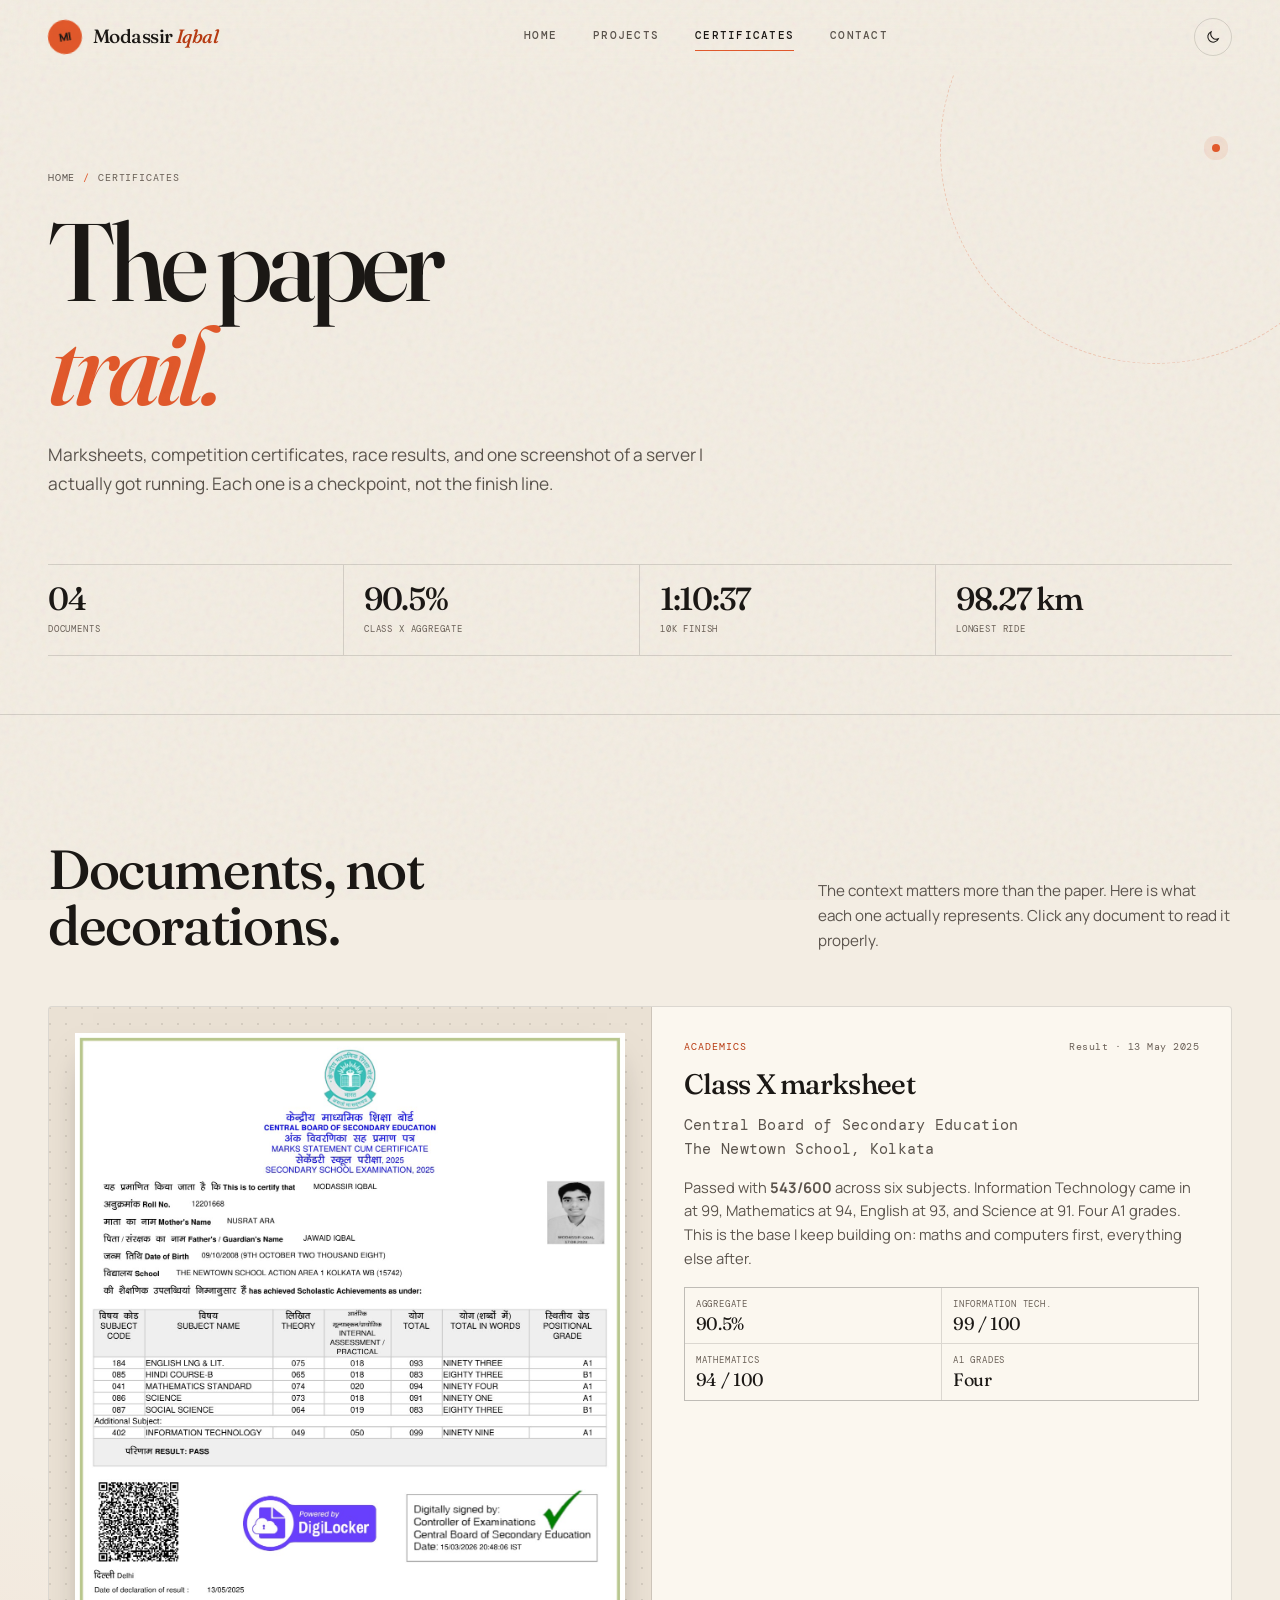
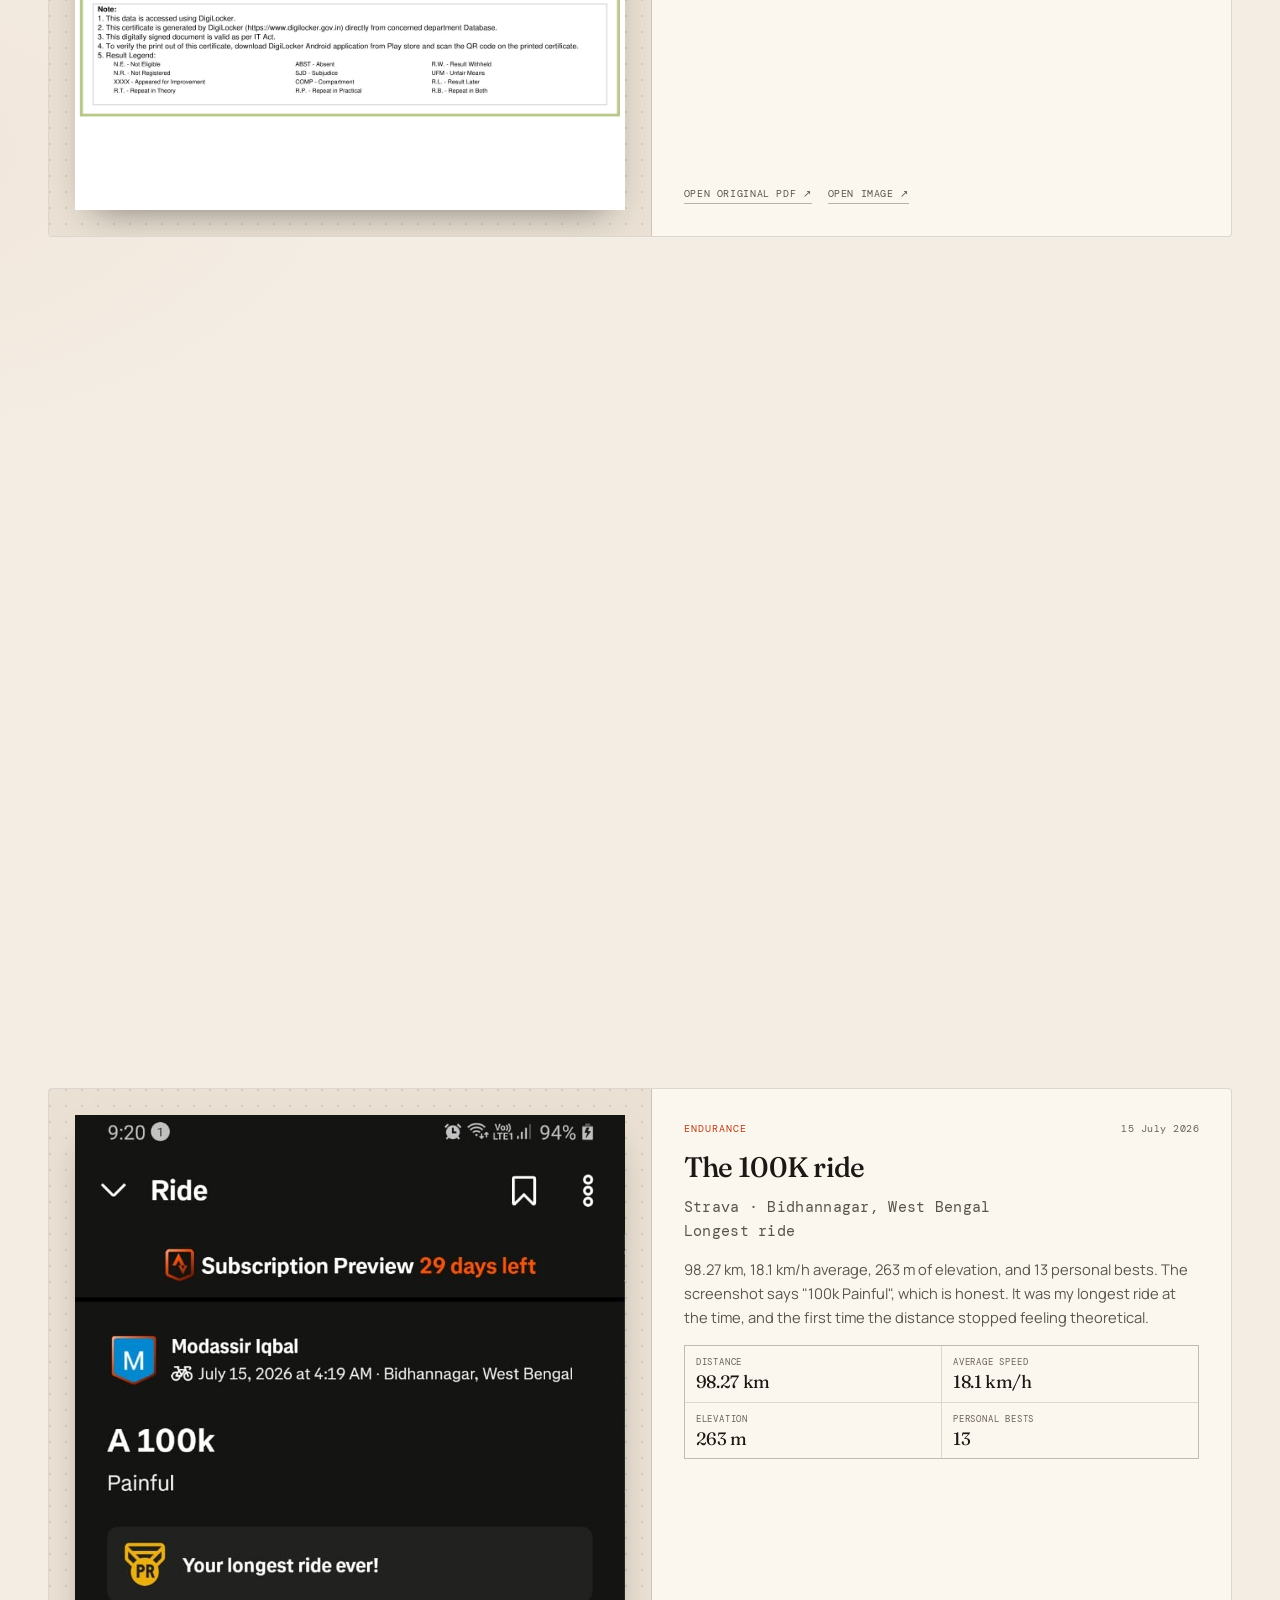
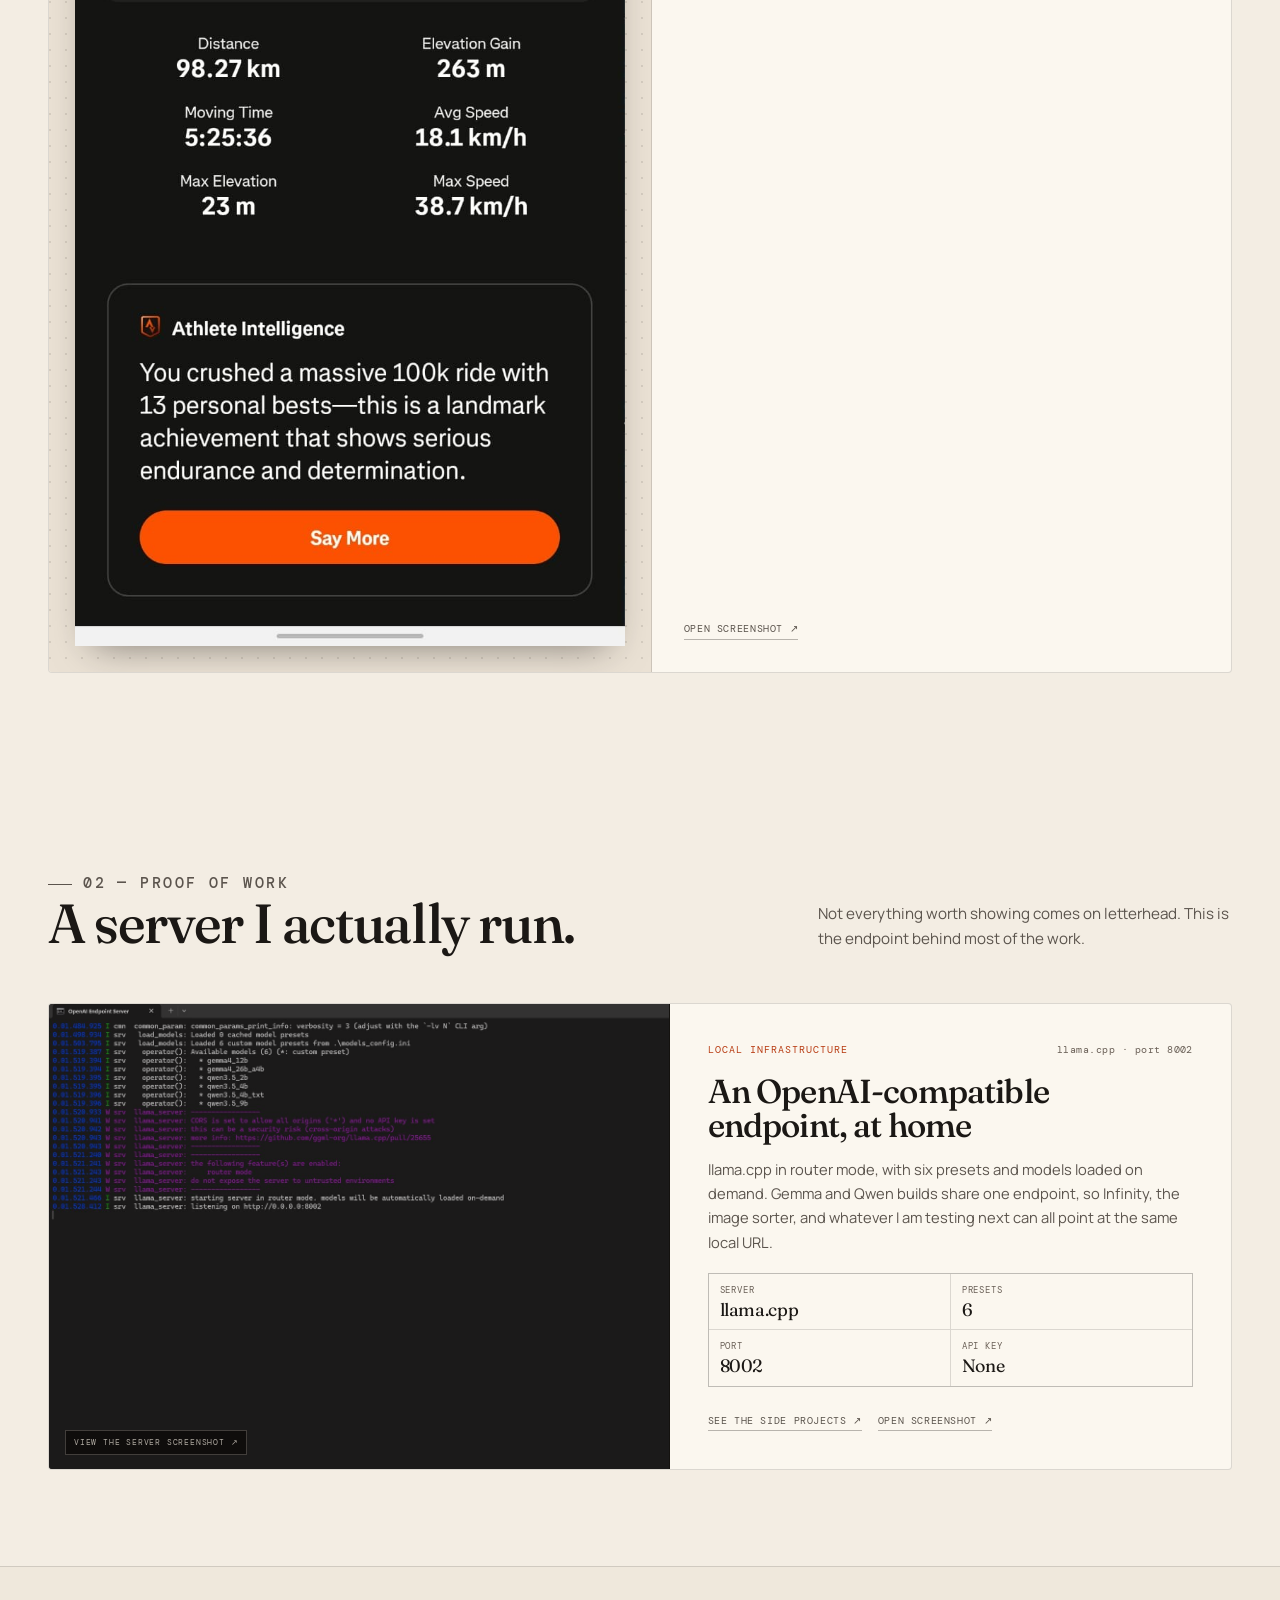
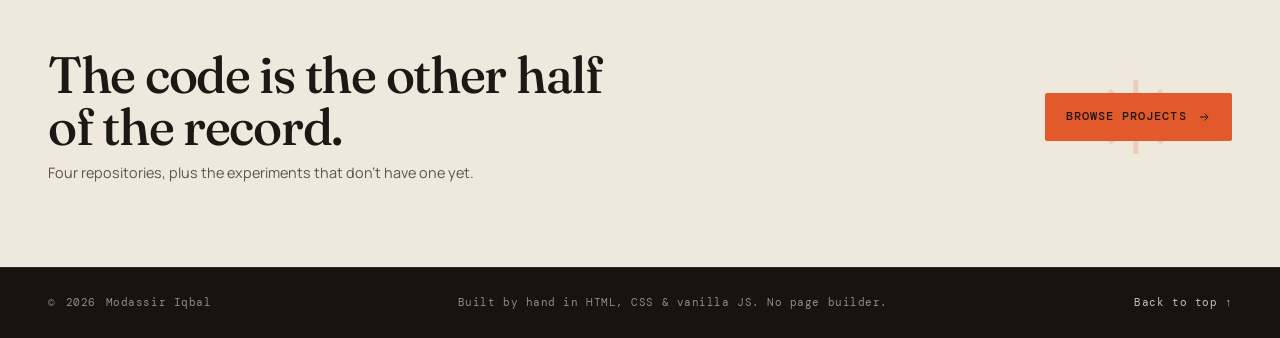
==== certificates.html @ 5a9b0fd5 "Add files via upload" ====
<!DOCTYPE html>
<html lang="en">
<head>
  <meta charset="utf-8">
  <meta name="viewport" content="width=device-width, initial-scale=1">
  <title>Certificates &amp; milestones — Modassir Iqbal</title>
  <meta name="description" content="CBSE Class X marksheet, YuvaKarshan certificate of merit, Kolkata Full Marathon 10K result, a 100K cycling milestone, and proof of work from Modassir Iqbal.">
  <meta name="theme-color" content="#f3ede3">
  <link rel="icon" href="assets/img/favicon.svg" type="image/svg+xml">
  <link rel="preconnect" href="https://fonts.googleapis.com">
  <link rel="preconnect" href="https://fonts.gstatic.com" crossorigin>
  <link href="https://fonts.googleapis.com/css2?family=Caveat:wght@500;600&amp;family=DM+Mono:wght@400;500&amp;family=Fraunces:ital,opsz,wght@0,9..144,300..900;1,9..144,300..900&amp;family=Manrope:wght@400;500;600;700&amp;display=swap" rel="stylesheet">
  <link rel="stylesheet" href="assets/css/style.css">
  <link rel="stylesheet" href="assets/css/components.css">
  <link rel="stylesheet" href="assets/css/pages.css">
  <script>
    (function () {
      try {
        var theme = localStorage.getItem("mi-theme");
        if (theme === "dark") document.documentElement.dataset.theme = "dark";
      } catch (error) {}
      document.documentElement.classList.add("js");
    })();
  </script>
</head>
<body>
  <a class="skip-link" href="#main">Skip to content</a>
  <div class="progress" aria-hidden="true"><span></span></div>

  <header class="site-header" data-header>
    <div class="wrap header-inner">
      <a class="brand" href="index.html" aria-label="MI Modassir Iqbal — home">
        <span class="brand-mark" aria-hidden="true">MI</span>
        <span class="brand-text">Modassir <em>Iqbal</em></span>
      </a>
      <nav class="nav" id="nav" aria-label="Primary">
        <a href="index.html">Home</a>
        <a href="projects.html">Projects</a>
        <a href="certificates.html" aria-current="page">Certificates</a>
        <a href="index.html#contact">Contact</a>
      </nav>
      <div class="header-tools">
        <button class="theme-toggle" type="button" data-theme-toggle aria-label="Switch to dark theme">
          <svg class="icon-moon" viewBox="0 0 24 24" fill="none" stroke="currentColor" stroke-width="1.6" aria-hidden="true"><path d="M20 14.7A8.2 8.2 0 0 1 9.3 4a8.2 8.2 0 1 0 10.7 10.7Z"/></svg>
          <svg class="icon-sun" viewBox="0 0 24 24" fill="none" stroke="currentColor" stroke-width="1.6" aria-hidden="true"><circle cx="12" cy="12" r="4"/><path d="M12 2v2M12 20v2M4.9 4.9l1.4 1.4M17.7 17.7l1.4 1.4M2 12h2M20 12h2M4.9 19.1l1.4-1.4M17.7 6.3l1.4-1.4"/></svg>
        </button>
        <button class="menu-toggle" type="button" data-menu-toggle aria-label="Open menu" aria-expanded="false" aria-controls="nav">
          <span></span><span></span>
        </button>
      </div>
    </div>
  </header>

  <main id="main">
    <section class="page-hero">
      <div class="wrap">
        <p class="breadcrumb" data-reveal><a href="index.html">Home</a> <span>/</span> Certificates</p>
        <h1 class="display" data-reveal style="--delay: 0.05s">The paper <br><em>trail.</em></h1>
        <p class="page-lede" data-reveal style="--delay: 0.1s">
          Marksheets, competition certificates, race results, and one screenshot of a server I actually
          got running. Each one is a checkpoint, not the finish line.
        </p>

        <div class="record-strip" data-reveal style="--delay: 0.15s">
          <div><strong>04</strong><span>Documents</span></div>
          <div><strong>90.5%</strong><span>Class X aggregate</span></div>
          <div><strong>1:10:37</strong><span>10K finish</span></div>
          <div><strong>98.27 km</strong><span>Longest ride</span></div>
        </div>
      </div>
    </section>

    <section class="cert-section">
      <div class="wrap">
        <div class="side-head">
          <div>
            <p class="label" data-reveal>01 — Certificates</p>
            <h2 data-reveal style="--delay: 0.04s">Documents, not decorations.</h2>
          </div>
          <p data-reveal style="--delay: 0.08s">
            The context matters more than the paper. Here is what each one actually represents.
            Click any document to read it properly.
          </p>
        </div>

        <div class="cert-grid">
          <article class="cert-card cert-card--wide" data-reveal>
            <button class="cert-media" type="button"
              data-lightbox-src="assets/img/certs/cbse-class-x.jpg"
              data-lightbox-alt="CBSE Class X marks statement cum certificate for Modassir Iqbal, 2025"
              data-lightbox-caption="CBSE Class X marks statement cum certificate, result declared 13 May 2025."
              data-lightbox-pdf="assets/docs/cbse-class-x.pdf"
              aria-label="View the CBSE Class X marksheet">
              <img src="assets/img/certs/cbse-class-x.jpg" alt="CBSE Class X marksheet for Modassir Iqbal, 2025" width="1310" height="1853" loading="lazy">
              <span class="view-hint">View document ↗</span>
            </button>
            <div class="cert-body">
              <div class="cert-kicker">
                <span class="cert-type">Academics</span>
                <span class="cert-date">Result · 13 May 2025</span>
              </div>
              <h3>Class X marksheet</h3>
              <p class="cert-issuer">Central Board of Secondary Education<br>The Newtown School, Kolkata</p>
              <p>
                Passed with <strong>543/600</strong> across six subjects. Information Technology came in at
                99, Mathematics at 94, English at 93, and Science at 91. Four A1 grades. This is the base
                I keep building on: maths and computers first, everything else after.
              </p>
              <dl class="cert-stats">
                <div><dt>Aggregate</dt><dd>90.5%</dd></div>
                <div><dt>Information tech.</dt><dd>99 / 100</dd></div>
                <div><dt>Mathematics</dt><dd>94 / 100</dd></div>
                <div><dt>A1 grades</dt><dd>Four</dd></div>
              </dl>
              <div class="cert-links">
                <a href="assets/docs/cbse-class-x.pdf" target="_blank" rel="noopener">Open original PDF ↗</a>
                <a href="assets/img/certs/cbse-class-x.jpg" target="_blank" rel="noopener">Open image ↗</a>
              </div>
            </div>
          </article>

          <article class="cert-card" data-reveal style="--delay: 0.05s">
            <button class="cert-media" type="button"
              data-lightbox-src="assets/img/certs/yuva-karshan.jpg"
              data-lightbox-alt="YuvaKarshan certificate of merit from Delhi Public School Newtown, 2024"
              data-lightbox-caption="YuvaKarshan certificate of merit, Delhi Public School Newtown, 10 July 2024."
              aria-label="View the YuvaKarshan certificate of merit">
              <img src="assets/img/certs/yuva-karshan.jpg" alt="YuvaKarshan certificate of merit from DPS Newtown, 2024" width="1145" height="1600" loading="lazy">
              <span class="view-hint">View document ↗</span>
            </button>
            <div class="cert-body">
              <div class="cert-kicker">
                <span class="cert-type">Competition</span>
                <span class="cert-date">10 July 2024</span>
              </div>
              <h3>YuvaKarshan — Certificate of Merit</h3>
              <p class="cert-issuer">Delhi Public School Newtown<br>Certificate of Merit</p>
              <p>
                A certificate of merit from DPS Newtown's YuvaKarshan event. I participated, presented,
                and placed. One of the earlier times I had to make an idea survive contact with a room
                full of people.
              </p>
              <dl class="cert-stats">
                <div><dt>Award</dt><dd>Merit</dd></div>
                <div><dt>Event</dt><dd>YuvaKarshan</dd></div>
                <div><dt>School</dt><dd>DPS Newtown</dd></div>
                <div><dt>Year</dt><dd>2024</dd></div>
              </dl>
              <div class="cert-links">
                <a href="assets/img/certs/yuva-karshan.jpg" target="_blank" rel="noopener">Open image ↗</a>
              </div>
            </div>
          </article>

          <article class="cert-card" data-reveal id="kolkata">
            <button class="cert-media" type="button"
              data-lightbox-src="assets/img/certs/kolkata-10k.jpg"
              data-lightbox-alt="Kolkata Full Marathon 2026 10K certificate for Modassir Iqbal"
              data-lightbox-caption="Kolkata Full Marathon 2026, 10K category: 1:10:37, bib 13613."
              data-lightbox-pdf="assets/docs/kolkata-10k.pdf"
              aria-label="View the Kolkata Full Marathon 2026 certificate">
              <img src="assets/img/certs/kolkata-10k.jpg" alt="Kolkata Full Marathon 2026 10K certificate for Modassir Iqbal" width="1347" height="1743" loading="lazy">
              <span class="view-hint">View document ↗</span>
            </button>
            <div class="cert-body">
              <div class="cert-kicker">
                <span class="cert-type">Endurance</span>
                <span class="cert-date">2026</span>
              </div>
              <h3>Kolkata Full Marathon — 10K</h3>
              <p class="cert-issuer">Kolkata Full Marathon<br>10K category · Bib 13613</p>
              <p>
                Finished the 10K in 1:10:37. Gender rank 571, age category rank 196. Not a podium, but a
                finish, and a useful reminder that pace is a system, not a feeling.
              </p>
              <dl class="cert-stats">
                <div><dt>Timing</dt><dd>1:10:37</dd></div>
                <div><dt>Bib</dt><dd>13613</dd></div>
                <div><dt>Gender rank</dt><dd>571</dd></div>
                <div><dt>Age rank</dt><dd>196</dd></div>
              </dl>
              <div class="cert-links">
                <a href="assets/docs/kolkata-10k.pdf" target="_blank" rel="noopener">Open original PDF ↗</a>
              </div>
            </div>
          </article>

          <article class="cert-card cert-card--wide" data-reveal id="cycling" style="--delay: 0.05s">
            <button class="cert-media" type="button"
              data-lightbox-src="assets/img/certs/strava-100k.jpg"
              data-lightbox-alt="Strava activity screenshot for a 98.27 kilometre ride on 15 July 2026"
              data-lightbox-caption="Strava: 98.27 km ride from Bidhannagar, 15 July 2026, 13 personal bests."
              aria-label="View the 100K cycling milestone screenshot">
              <img src="assets/img/certs/strava-100k.jpg" alt="Strava screenshot of a 98.27 km ride by Modassir Iqbal" width="778" height="1600" loading="lazy">
              <span class="view-hint">View screenshot ↗</span>
            </button>
            <div class="cert-body">
              <div class="cert-kicker">
                <span class="cert-type">Endurance</span>
                <span class="cert-date">15 July 2026</span>
              </div>
              <h3>The 100K ride</h3>
              <p class="cert-issuer">Strava · Bidhannagar, West Bengal<br>Longest ride</p>
              <p>
                98.27 km, 18.1 km/h average, 263 m of elevation, and 13 personal bests. The screenshot
                says "100k Painful", which is honest. It was my longest ride at the time, and the first
                time the distance stopped feeling theoretical.
              </p>
              <dl class="cert-stats">
                <div><dt>Distance</dt><dd>98.27 km</dd></div>
                <div><dt>Average speed</dt><dd>18.1 km/h</dd></div>
                <div><dt>Elevation</dt><dd>263 m</dd></div>
                <div><dt>Personal bests</dt><dd>13</dd></div>
              </dl>
              <div class="cert-links">
                <a href="assets/img/certs/strava-100k.jpg" target="_blank" rel="noopener">Open screenshot ↗</a>
              </div>
            </div>
          </article>
        </div>
      </div>
    </section>

    <section class="cert-section">
      <div class="wrap">
        <div class="side-head">
          <div>
            <p class="label" data-reveal>02 — Proof of work</p>
            <h2 data-reveal style="--delay: 0.04s">A server I actually run.</h2>
          </div>
          <p data-reveal style="--delay: 0.08s">
            Not everything worth showing comes on letterhead. This is the endpoint behind most of the work.
          </p>
        </div>

        <article class="proof-card" data-reveal>
          <button class="proof-shot" type="button"
            data-lightbox-src="assets/img/certs/api-server.jpg"
            data-lightbox-alt="llama.cpp router server running on port 8002 with six model presets"
            data-lightbox-caption="llama.cpp in router mode on port 8002. Six model presets, on-demand loading, no API key."
            aria-label="View the local server screenshot">
            <img src="assets/img/certs/api-server.jpg" alt="llama.cpp router server showing six model presets on port 8002" width="1800" height="965" loading="lazy">
            <span>View the server screenshot ↗</span>
          </button>
          <div class="proof-copy">
            <div class="cert-kicker">
              <span class="cert-type">Local infrastructure</span>
              <span class="cert-date">llama.cpp · port 8002</span>
            </div>
            <h3>An OpenAI-compatible endpoint, at home</h3>
            <p>
              llama.cpp in router mode, with six presets and models loaded on demand. Gemma and Qwen
              builds share one endpoint, so Infinity, the image sorter, and whatever I am testing next
              can all point at the same local URL.
            </p>
            <dl class="cert-stats">
              <div><dt>Server</dt><dd>llama.cpp</dd></div>
              <div><dt>Presets</dt><dd>6</dd></div>
              <div><dt>Port</dt><dd>8002</dd></div>
              <div><dt>API key</dt><dd>None</dd></div>
            </dl>
            <div class="cert-links">
              <a href="projects.html#side">See the side projects ↗</a>
              <a href="assets/img/certs/api-server.jpg" target="_blank" rel="noopener">Open screenshot ↗</a>
            </div>
          </div>
        </article>
      </div>
    </section>

    <section class="cta-band">
      <div class="wrap cta-inner">
        <div>
          <h2>The code is the other half of the record.</h2>
          <p>Four repositories, plus the experiments that don't have one yet.</p>
        </div>
        <a class="btn btn--primary" href="projects.html">
          Browse projects
          <svg viewBox="0 0 24 24" fill="none" stroke="currentColor" stroke-width="1.7" aria-hidden="true"><path d="M5 12h14M13 6l6 6-6 6"/></svg>
        </a>
      </div>
    </section>
  </main>

  <footer class="site-footer">
    <div class="wrap footer-inner">
      <p>© <span data-year>2026</span> Modassir Iqbal</p>
      <p>Built by hand in HTML, CSS &amp; vanilla JS. No page builder.</p>
      <p><a href="#main">Back to top ↑</a></p>
    </div>
  </footer>

  <dialog class="lightbox" data-lightbox aria-label="Certificate viewer">
    <div class="lightbox-inner">
      <div class="lightbox-stage">
        <button class="lightbox-btn lightbox-btn--close" type="button" data-lightbox-close aria-label="Close viewer">
          <svg viewBox="0 0 24 24" fill="none" stroke="currentColor" stroke-width="1.8" aria-hidden="true"><path d="M6 6l12 12M18 6 6 18"/></svg>
        </button>
        <img data-lightbox-img alt="" src="[data-uri]">
      </div>
      <div class="lightbox-bar">
        <p class="lightbox-caption" data-lightbox-caption></p>
        <div class="lightbox-actions">
          <span class="lightbox-count" data-lightbox-count>01 / 05</span>
          <a class="lightbox-btn" data-lightbox-pdf href="#" target="_blank" rel="noopener">PDF ↗</a>
          <button class="lightbox-btn" type="button" data-lightbox-prev aria-label="Previous item">←</button>
          <button class="lightbox-btn" type="button" data-lightbox-next aria-label="Next item">→</button>
        </div>
      </div>
    </div>
  </dialog>

  <script src="assets/js/main.js"></script>
</body>
</html>
---- assets/css/style.css ----
/* =========================================================
   Modassir Iqbal — portfolio
   Hand-built. No framework.
   ========================================================= */

:root {
  --paper: #f3ede3;
  --paper-2: #eae1d4;
  --card: #fbf7ef;
  --ink: #1b1815;
  --ink-soft: #5b544d;
  --ink-faint: #6a6057;
  --orange: #e2592b;
  --orange-2: #b83c13;
  --orange-soft: #f6d5c4;
  --orange-wash: rgba(226, 89, 43, 0.1);
  --line: rgba(27, 24, 21, 0.14);
  --line-strong: rgba(27, 24, 21, 0.3);
  --dark: #171310;
  --dark-2: #0e0b09;
  --cream: #f7f1e7;
  --shadow: 0 24px 60px -34px rgba(27, 24, 21, 0.45);
  --display: "Fraunces", "Iowan Old Style", Georgia, serif;
  --sans: "Manrope", "Segoe UI", system-ui, sans-serif;
  --mono: "DM Mono", "Cascadia Code", Consolas, monospace;
  --hand: "Caveat", "Segoe Script", cursive;
  --ease: cubic-bezier(0.22, 0.75, 0.2, 1);
  --header-h: 74px;
}

[data-theme="dark"] {
  --paper: #15110e;
  --paper-2: #1d1814;
  --card: #1b1612;
  --ink: #f4ece1;
  --ink-soft: #c0b3a4;
  --ink-faint: #8f8275;
  --orange: #ff6b3d;
  --orange-2: #ff8b63;
  --orange-soft: #3a2119;
  --orange-wash: rgba(255, 107, 61, 0.12);
  --line: rgba(244, 236, 225, 0.15);
  --line-strong: rgba(244, 236, 225, 0.32);
  --dark: #0d0a08;
  --dark-2: #080605;
  --cream: #f4ece1;
  --shadow: 0 24px 60px -34px rgba(0, 0, 0, 0.9);
}

*,
*::before,
*::after {
  box-sizing: border-box;
}

html {
  scroll-behavior: smooth;
  -webkit-text-size-adjust: 100%;
}

[id] {
  scroll-margin-top: calc(var(--header-h) + 26px);
}

body {
  margin: 0;
  background:
    radial-gradient(1100px 600px at 88% -8%, var(--orange-wash), transparent 62%),
    radial-gradient(900px 520px at -12% 34%, rgba(226, 89, 43, 0.055), transparent 58%),
    var(--paper);
  color: var(--ink);
  font-family: var(--sans);
  font-size: 17px;
  line-height: 1.65;
  -webkit-font-smoothing: antialiased;
  text-rendering: optimizeLegibility;
  overflow-x: clip;
}

body::before {
  content: "";
  position: fixed;
  inset: 0;
  z-index: 9999;
  pointer-events: none;
  opacity: 0.22;
  background-image: url("data:image/svg+xml,%3Csvg viewBox='0 0 180 180' xmlns='http://www.w3.org/2000/svg'%3E%3Cfilter id='n'%3E%3CfeTurbulence type='fractalNoise' baseFrequency='.82' numOctaves='3' stitchTiles='stitch'/%3E%3C/filter%3E%3Crect width='100%25' height='100%25' filter='url(%23n)' opacity='.32'/%3E%3C/svg%3E");
  mix-blend-mode: multiply;
}

[data-theme="dark"] body::before {
  opacity: 0.1;
  mix-blend-mode: soft-light;
}

body.menu-open {
  overflow: hidden;
}

::selection {
  background: var(--orange);
  color: #1b1815;
}

img {
  display: block;
  max-width: 100%;
}

h1,
h2,
h3,
h4 {
  margin: 0;
  font-family: var(--display);
  font-weight: 500;
  line-height: 1.02;
  letter-spacing: -0.025em;
}

p {
  margin: 0;
}

ul,
ol {
  margin: 0;
  padding: 0;
}

li {
  list-style: none;
}

a {
  color: inherit;
  text-decoration-thickness: 1px;
  text-underline-offset: 0.2em;
}

button {
  font: inherit;
  color: inherit;
}

:focus-visible {
  outline: 2px solid var(--orange);
  outline-offset: 4px;
}

[hidden] {
  display: none !important;
}

/* ---------- type helpers ---------- */

.display {
  font-family: var(--display);
  font-weight: 500;
  letter-spacing: -0.045em;
  line-height: 0.95;
}

.display em {
  font-style: italic;
  color: var(--orange);
}

.label {
  display: inline-flex;
  align-items: center;
  gap: 0.7rem;
  font-family: var(--mono);
  font-size: 0.7rem;
  font-weight: 500;
  letter-spacing: 0.16em;
  line-height: 1.4;
  text-transform: uppercase;
  color: var(--orange-2);
}

.label::before {
  content: "";
  width: 24px;
  height: 1px;
  background: currentColor;
}

.eyebrow {
  display: flex;
  align-items: center;
  gap: 0.65rem;
  font-family: var(--mono);
  font-size: 0.72rem;
  letter-spacing: 0.13em;
  line-height: 1.5;
  text-transform: uppercase;
  color: var(--ink-soft);
}

.eyebrow .dot {
  width: 7px;
  height: 7px;
  border-radius: 50%;
  background: var(--orange);
  box-shadow: 0 0 0 5px var(--orange-wash);
}

.mono {
  font-family: var(--mono);
}

.hand {
  font-family: var(--hand);
  font-size: 1.35rem;
  line-height: 1.15;
  color: var(--orange-2);
}

/* ---------- layout ---------- */

.wrap {
  width: min(1220px, 100% - clamp(40px, 8vw, 96px));
  margin-inline: auto;
}

.wrap--narrow {
  width: min(920px, 100% - clamp(40px, 8vw, 96px));
  margin-inline: auto;
}

.section {
  padding-block: clamp(72px, 10vw, 132px);
  position: relative;
}

.section--tight {
  padding-block: clamp(56px, 7vw, 92px);
}

.section-head {
  display: grid;
  gap: 20px;
  margin-bottom: clamp(38px, 5vw, 62px);
}

.section-head h2 {
  font-size: clamp(2.2rem, 5vw, 4.3rem);
  max-width: 17ch;
}

.section-head p {
  max-width: 62ch;
  color: var(--ink-soft);
}

.section-head--row {
  grid-template-columns: minmax(0, 1fr) auto;
  align-items: end;
  gap: 30px;
}

.section-head--row .head-copy {
  display: grid;
  gap: 18px;
}

/* ---------- links & buttons ---------- */

.btn {
  display: inline-flex;
  align-items: center;
  justify-content: center;
  gap: 0.65rem;
  min-height: 48px;
  padding: 0.85rem 1.25rem;
  border: 1px solid var(--ink);
  border-radius: 2px;
  background: transparent;
  color: var(--ink);
  font-family: var(--mono);
  font-size: 0.73rem;
  font-weight: 500;
  letter-spacing: 0.09em;
  line-height: 1;
  text-decoration: none;
  text-transform: uppercase;
  transition:
    background 0.25s var(--ease),
    border-color 0.25s var(--ease),
    color 0.25s var(--ease),
    transform 0.25s var(--ease);
}

.btn:hover {
  background: var(--ink);
  color: var(--paper);
  transform: translateY(-2px);
}

.btn--primary {
  border-color: var(--orange);
  background: var(--orange);
  color: #1b1815;
}

.btn--primary:hover {
  border-color: var(--orange-2);
  background: var(--orange-2);
  color: #fffaf3;
}

.btn--light {
  border-color: rgba(244, 236, 225, 0.45);
  color: var(--cream);
}

.btn--light:hover {
  border-color: var(--cream);
  background: var(--cream);
  color: var(--dark);
}

.btn svg {
  width: 14px;
  height: 14px;
  flex: none;
}

.link-arrow {
  display: inline-flex;
  align-items: center;
  gap: 0.55rem;
  font-family: var(--mono);
  font-size: 0.74rem;
  font-weight: 500;
  letter-spacing: 0.08em;
  text-decoration: none;
  text-transform: uppercase;
  color: var(--ink);
  border-bottom: 1px solid var(--line-strong);
  padding-bottom: 0.4rem;
  transition: color 0.2s, border-color 0.2s;
}

.link-arrow svg {
  width: 13px;
  height: 13px;
  transition: transform 0.25s var(--ease);
}

.link-arrow:hover {
  color: var(--orange-2);
  border-color: var(--orange);
}

.link-arrow:hover svg {
  transform: translate(2px, -2px);
}

.text-link {
  color: var(--orange-2);
  text-decoration: none;
  background-image: linear-gradient(currentColor, currentColor);
  background-size: 100% 1px;
  background-position: 0 100%;
  background-repeat: no-repeat;
  transition: background-size 0.25s var(--ease);
}

.text-link:hover {
  background-size: 0 1px;
}

/* ---------- skip / progress ---------- */

.skip-link {
  position: fixed;
  top: 10px;
  left: 10px;
  z-index: 10000;
  padding: 0.7rem 1rem;
  background: var(--ink);
  color: var(--paper);
  font-family: var(--mono);
  font-size: 0.75rem;
  transform: translateY(-160%);
  transition: transform 0.2s;
}

.skip-link:focus {
  transform: none;
}

.progress {
  position: fixed;
  inset: 0 0 auto;
  z-index: 100;
  height: 2px;
  background: transparent;
  pointer-events: none;
}

.progress span {
  display: block;
  width: 100%;
  height: 100%;
  background: var(--orange);
  transform: scaleX(0);
  transform-origin: left;
  will-change: transform;
}

/* ---------- header ---------- */

.site-header {
  position: sticky;
  top: 0;
  z-index: 60;
  height: var(--header-h);
  border-bottom: 1px solid transparent;
  background: color-mix(in srgb, var(--paper) 84%, transparent);
  -webkit-backdrop-filter: blur(16px);
  backdrop-filter: blur(16px);
  transition: border-color 0.3s, background 0.3s;
}

.site-header.is-scrolled {
  border-bottom-color: var(--line);
}

.header-inner {
  display: flex;
  align-items: center;
  justify-content: space-between;
  height: 100%;
  gap: 24px;
}

.brand {
  display: inline-flex;
  align-items: center;
  gap: 11px;
  text-decoration: none;
  flex: none;
}

.brand-mark {
  display: grid;
  place-items: center;
  width: 34px;
  height: 34px;
  border-radius: 50%;
  background: var(--orange);
  color: #1b1815;
  font-family: var(--sans);
  font-size: 0.7rem;
  font-weight: 800;
  letter-spacing: -0.03em;
  transform: rotate(-9deg);
  transition: transform 0.3s var(--ease);
}

.brand:hover .brand-mark {
  transform: rotate(4deg) scale(1.06);
}

.brand-text {
  font-family: var(--display);
  font-size: 1.2rem;
  font-weight: 500;
  letter-spacing: -0.03em;
  line-height: 1;
}

.brand-text em {
  color: var(--orange-2);
  font-style: italic;
}

.nav {
  display: flex;
  align-items: center;
  gap: clamp(18px, 3vw, 36px);
}

.nav a {
  position: relative;
  padding-block: 6px;
  font-family: var(--mono);
  font-size: 0.71rem;
  font-weight: 500;
  letter-spacing: 0.11em;
  text-decoration: none;
  text-transform: uppercase;
  color: var(--ink-soft);
  transition: color 0.2s;
}

.nav a::after {
  content: "";
  position: absolute;
  left: 0;
  bottom: 1px;
  width: 100%;
  height: 1px;
  background: var(--orange);
  transform: scaleX(0);
  transform-origin: left;
  transition: transform 0.28s var(--ease);
}

.nav a:hover,
.nav a[aria-current="page"] {
  color: var(--ink);
}

.nav a:hover::after,
.nav a[aria-current="page"]::after {
  transform: scaleX(1);
}

.header-tools {
  display: flex;
  align-items: center;
  gap: 8px;
  flex: none;
}

.theme-toggle,
.menu-toggle {
  display: grid;
  place-items: center;
  width: 38px;
  height: 38px;
  padding: 0;
  border: 1px solid var(--line);
  border-radius: 50%;
  background: transparent;
  cursor: pointer;
  transition: border-color 0.2s, color 0.2s, transform 0.2s;
}

.theme-toggle:hover,
.menu-toggle:hover {
  border-color: var(--orange);
  color: var(--orange-2);
}

.theme-toggle svg {
  width: 16px;
  height: 16px;
}

.theme-toggle .icon-sun {
  display: none;
}

[data-theme="dark"] .theme-toggle .icon-sun {
  display: block;
}

[data-theme="dark"] .theme-toggle .icon-moon {
  display: none;
}

.menu-toggle {
  display: none;
  gap: 0;
}

.menu-toggle span {
  display: block;
  width: 15px;
  height: 1.5px;
  margin: 2px 0;
  background: currentColor;
  transition: transform 0.25s var(--ease), opacity 0.2s;
}

.menu-open .menu-toggle span:first-child {
  transform: translateY(2.75px) rotate(45deg);
}

.menu-open .menu-toggle span:last-child {
  transform: translateY(-2.75px) rotate(-45deg);
}

/* ---------- footer ---------- */

.site-footer {
  background: var(--dark);
  color: rgba(244, 236, 225, 0.55);
  border-top: 1px solid rgba(244, 236, 225, 0.1);
}

.footer-inner {
  display: flex;
  align-items: center;
  justify-content: space-between;
  gap: 18px;
  padding-block: 26px;
  font-family: var(--mono);
  font-size: 0.68rem;
  letter-spacing: 0.05em;
}

.footer-inner p {
  display: flex;
  align-items: center;
  gap: 10px;
}

.footer-inner .sep {
  width: 3px;
  height: 3px;
  border-radius: 50%;
  background: var(--orange);
}

.footer-inner a {
  color: rgba(244, 236, 225, 0.8);
  text-decoration: none;
}

.footer-inner a:hover {
  color: var(--orange);
}

/* ---------- reveal / motion ---------- */

.js [data-reveal] {
  opacity: 0;
  transform: translateY(26px);
  transition:
    opacity 0.8s var(--ease),
    transform 0.8s var(--ease);
  transition-delay: var(--delay, 0s);
}

.js [data-reveal].is-visible {
  opacity: 1;
  transform: none;
}

@keyframes fade-up {
  from {
    opacity: 0;
    transform: translateY(18px);
  }
  to {
    opacity: 1;
    transform: none;
  }
}

@keyframes marquee {
  to {
    transform: translateX(-50%);
  }
}

@keyframes blink {
  0%,
  45% {
    opacity: 1;
  }
  50%,
  100% {
    opacity: 0;
  }
}

@keyframes spin {
  to {
    transform: rotate(360deg);
  }
}

@keyframes float {
  from {
    transform: translateY(0) rotate(-1.4deg);
  }
  to {
    transform: translateY(-8px) rotate(-0.5deg);
  }
}

@keyframes draw-line {
  to {
    stroke-dashoffset: 0;
  }
}

@media (prefers-reduced-motion: reduce) {
  html {
    scroll-behavior: auto;
  }

  *,
  *::before,
  *::after {
    animation-duration: 0.01ms !important;
    animation-iteration-count: 1 !important;
    transition-duration: 0.01ms !important;
  }
}
---- assets/css/components.css ----
/* =========================================================
   Components — cards, project artwork, certificates, lightbox
   ========================================================= */

/* ---------- generic cards ---------- */

.card {
  background: var(--card);
  border: 1px solid var(--line);
  border-radius: 4px;
}

.tags {
  display: flex;
  flex-wrap: wrap;
  gap: 7px;
}

.tag {
  display: inline-flex;
  align-items: center;
  min-height: 26px;
  padding: 0.22rem 0.55rem;
  border: 1px solid var(--line);
  border-radius: 2px;
  font-family: var(--mono);
  font-size: 0.64rem;
  letter-spacing: 0.04em;
  line-height: 1.3;
  color: var(--ink-soft);
  background: color-mix(in srgb, var(--paper) 55%, transparent);
}

.tag--accent {
  border-color: color-mix(in srgb, var(--orange) 42%, transparent);
  background: var(--orange-wash);
  color: var(--orange-2);
}

.status {
  display: inline-flex;
  align-items: center;
  gap: 0.45rem;
  font-family: var(--mono);
  font-size: 0.64rem;
  letter-spacing: 0.08em;
  text-transform: uppercase;
  color: var(--ink-faint);
}

.status::before {
  content: "";
  width: 6px;
  height: 6px;
  border-radius: 50%;
  background: var(--orange);
  box-shadow: 0 0 0 4px var(--orange-wash);
}

/* ---------- project artwork frame ---------- */

.pvisual {
  position: relative;
  min-height: 250px;
  height: 100%;
  overflow: hidden;
  background: var(--paper-2);
  isolation: isolate;
}

.pvisual::after {
  content: "";
  position: absolute;
  inset: 0;
  z-index: 5;
  pointer-events: none;
  background: linear-gradient(180deg, transparent 62%, rgba(20, 16, 13, 0.16));
  opacity: 0;
  transition: opacity 0.35s;
}

.work-card:hover .pvisual::after {
  opacity: 1;
}

/* infinity */

.pvisual--infinity {
  background:
    linear-gradient(rgba(244, 236, 225, 0.035) 1px, transparent 1px),
    linear-gradient(90deg, rgba(244, 236, 225, 0.035) 1px, transparent 1px),
    #171310;
  background-size: 34px 34px, 34px 34px, auto;
}

.pvisual--infinity::before {
  content: "";
  position: absolute;
  width: 420px;
  height: 420px;
  top: -190px;
  right: -110px;
  border-radius: 50%;
  background: radial-gradient(circle, rgba(226, 89, 43, 0.32), transparent 68%);
  filter: blur(4px);
}

.viz-ring {
  position: absolute;
  width: 250px;
  height: 250px;
  right: -70px;
  bottom: -100px;
  border: 1px dashed rgba(226, 89, 43, 0.42);
  border-radius: 50%;
  animation: spin 36s linear infinite;
}

.viz-ring::before,
.viz-ring::after {
  content: "";
  position: absolute;
  border-radius: 50%;
  border: 1px solid rgba(244, 236, 225, 0.13);
}

.viz-ring::before {
  inset: 28px;
}

.viz-ring::after {
  inset: 62px;
  border-color: rgba(226, 89, 43, 0.24);
}

.viz-term {
  position: absolute;
  z-index: 2;
  left: 50%;
  top: 50%;
  width: min(82%, 380px);
  transform: translate(-50%, -50%) rotate(-1.2deg);
  border: 1px solid rgba(244, 236, 225, 0.17);
  border-radius: 6px;
  background: #0d0b09;
  box-shadow: 0 30px 60px -22px rgba(0, 0, 0, 0.8);
  overflow: hidden;
  transition: transform 0.5s var(--ease);
}

.work-card:hover .viz-term {
  transform: translate(-50%, calc(-50% - 4px)) rotate(-0.4deg);
}

.viz-bar {
  display: flex;
  align-items: center;
  gap: 5px;
  padding: 9px 11px;
  border-bottom: 1px solid rgba(244, 236, 225, 0.1);
  background: rgba(244, 236, 225, 0.035);
}

.viz-bar i {
  width: 7px;
  height: 7px;
  border-radius: 50%;
  background: rgba(244, 236, 225, 0.23);
}

.viz-bar i:first-child {
  background: var(--orange);
}

.viz-bar span {
  margin-left: 7px;
  font-family: var(--mono);
  font-size: 8.5px;
  letter-spacing: 0.08em;
  color: rgba(244, 236, 225, 0.42);
}

.viz-term-body {
  display: grid;
  gap: 3px;
  padding: 14px 14px 17px;
  font-family: var(--mono);
  font-size: clamp(8.5px, 1.1vw, 10.5px);
  line-height: 1.55;
  color: rgba(244, 236, 225, 0.78);
}

.viz-term-body p {
  white-space: nowrap;
}

.viz-term-body .ok,
.pvisual--dark .ok {
  color: #9ccf8f;
}

.viz-term-body .dim,
.pvisual--dark .dim {
  color: rgba(244, 236, 225, 0.38);
}

.viz-term-body .accent,
.pvisual--dark .accent {
  color: var(--orange);
}

.viz-term-body .blink {
  animation: blink 1.1s step-end infinite;
  color: var(--orange);
}

.viz-tag {
  position: absolute;
  z-index: 3;
  left: 16px;
  bottom: 14px;
  padding: 4px 8px;
  border: 1px solid rgba(244, 236, 225, 0.18);
  border-radius: 2px;
  background: rgba(13, 11, 9, 0.7);
  font-family: var(--mono);
  font-size: 8px;
  letter-spacing: 0.1em;
  text-transform: uppercase;
  color: rgba(244, 236, 225, 0.66);
}

/* image sorter */

.pvisual--sorter {
  background:
    radial-gradient(circle at 1px 1px, rgba(27, 24, 21, 0.13) 1px, transparent 0) 0 0 / 18px 18px,
    var(--paper-2);
}

.pvisual--sorter::before {
  content: "";
  position: absolute;
  width: 280px;
  height: 280px;
  left: 50%;
  top: 46%;
  transform: translate(-50%, -50%);
  border-radius: 50%;
  background: rgba(226, 89, 43, 0.11);
  filter: blur(22px);
}

.sort-stack {
  position: absolute;
  inset: 38px 20px 62px;
  display: grid;
  place-items: center;
}

.sort-card {
  position: absolute;
  width: 118px;
  height: 148px;
  border: 1px solid rgba(27, 24, 21, 0.2);
  border-radius: 2px;
  background: #fdf9f1;
  box-shadow: 0 14px 26px -16px rgba(27, 24, 21, 0.48);
  padding: 8px;
  transition: transform 0.45s var(--ease);
}

.sort-card::before {
  content: "";
  display: block;
  height: 92px;
  border: 1px solid rgba(27, 24, 21, 0.1);
  background:
    linear-gradient(rgba(27, 24, 21, 0.085) 1px, transparent 1px) 0 13px / 100% 11px,
    linear-gradient(#f3e7d6, #e9d9c3);
}

.sort-card:nth-child(1) {
  transform: translate(-62px, 6px) rotate(-9deg);
  z-index: 1;
}

.sort-card:nth-child(2) {
  transform: translate(0, -8px) rotate(1.5deg);
  z-index: 3;
}

.sort-card:nth-child(3) {
  transform: translate(62px, 8px) rotate(8deg);
  z-index: 2;
}

.work-card:hover .sort-card:nth-child(1) {
  transform: translate(-76px, 2px) rotate(-12deg);
}

.work-card:hover .sort-card:nth-child(2) {
  transform: translate(0, -16px) rotate(0);
}

.work-card:hover .sort-card:nth-child(3) {
  transform: translate(76px, 4px) rotate(11deg);
}

.sort-card:nth-child(2)::before {
  background:
    linear-gradient(90deg, transparent 0 10%, rgba(226, 89, 43, 0.75) 10% 13%, transparent 13% 23%, rgba(27, 24, 21, 0.25) 23% 92%, transparent 92%) 12px 18px / 84px 46px no-repeat,
    linear-gradient(#e8d5be, #f1e3d0);
}

.sort-card:nth-child(3)::before {
  background:
    linear-gradient(#191512 0 0) 8px 10px / 60px 8px no-repeat,
    linear-gradient(#2a231e 0 0) 8px 25px / 84px 5px no-repeat,
    linear-gradient(#2a231e 0 0) 8px 36px / 70px 5px no-repeat,
    linear-gradient(rgba(226, 89, 43, 0.55) 0 0) 8px 52px / 30px 5px no-repeat,
    #f4eadb;
}

.sort-label {
  position: absolute;
  left: 7px;
  right: 7px;
  bottom: 7px;
  font-family: var(--mono);
  font-size: 8px;
  letter-spacing: 0.06em;
  text-transform: uppercase;
  color: var(--ink-soft);
  white-space: nowrap;
  overflow: hidden;
  text-overflow: ellipsis;
}

.sort-chip {
  position: absolute;
  z-index: 4;
  top: 16px;
  right: 16px;
  padding: 4px 8px;
  border: 1px solid rgba(27, 24, 21, 0.16);
  border-radius: 999px;
  background: var(--card);
  font-family: var(--mono);
  font-size: 8px;
  letter-spacing: 0.04em;
  color: var(--ink-soft);
}

.sort-progress {
  position: absolute;
  z-index: 4;
  left: 24px;
  right: 24px;
  bottom: 22px;
}

.sort-progress .bar {
  height: 4px;
  border-radius: 99px;
  background: rgba(27, 24, 21, 0.12);
  overflow: hidden;
}

.sort-progress .bar span {
  display: block;
  width: 62%;
  height: 100%;
  border-radius: 99px;
  background: var(--orange);
}

.sort-progress p {
  display: flex;
  justify-content: space-between;
  margin-bottom: 7px;
  font-family: var(--mono);
  font-size: 8px;
  letter-spacing: 0.05em;
  text-transform: uppercase;
  color: var(--ink-soft);
}

/* gesture */

.pvisual--dark {
  background:
    linear-gradient(rgba(244, 236, 225, 0.04) 1px, transparent 1px),
    linear-gradient(90deg, rgba(244, 236, 225, 0.04) 1px, transparent 1px),
    #171310;
  background-size: 26px 26px, 26px 26px, auto;
}

.pvisual--gesture::before {
  content: "";
  position: absolute;
  width: 300px;
  height: 300px;
  left: 50%;
  top: 50%;
  transform: translate(-50%, -50%);
  border-radius: 50%;
  background: radial-gradient(circle, rgba(226, 89, 43, 0.25), transparent 70%);
}

.hand-svg {
  position: absolute;
  left: 50%;
  top: 50%;
  width: min(62%, 245px);
  height: auto;
  transform: translate(-50%, -50%);
  overflow: visible;
  filter: drop-shadow(0 0 14px rgba(226, 89, 43, 0.25));
}

.hand-svg .bones {
  fill: none;
  stroke: rgba(226, 89, 43, 0.75);
  stroke-width: 2.4;
  stroke-linecap: round;
}

.hand-svg .joints {
  fill: #f4ece1;
  stroke: var(--orange);
  stroke-width: 2;
}

.hand-svg .tip {
  fill: var(--orange);
  stroke: #171310;
  stroke-width: 2;
}

.hand-svg .trail {
  fill: none;
  stroke: rgba(244, 236, 225, 0.25);
  stroke-width: 1;
  stroke-dasharray: 3 5;
}

.pvisual--gesture .viz-tag {
  left: 16px;
  top: 14px;
  bottom: auto;
}

.pvisual--gesture .viz-tag + .viz-tag {
  left: auto;
  right: 16px;
}

/* desktop assistant */

.pvisual--desktop::before {
  content: "";
  position: absolute;
  width: 300px;
  height: 300px;
  right: -100px;
  bottom: -130px;
  border-radius: 50%;
  background: radial-gradient(circle, rgba(226, 89, 43, 0.28), transparent 70%);
}

.tui {
  position: absolute;
  z-index: 2;
  left: 50%;
  top: 50%;
  width: min(82%, 376px);
  transform: translate(-50%, -50%);
  border: 1px solid rgba(244, 236, 225, 0.18);
  border-radius: 4px;
  background: rgba(12, 10, 8, 0.94);
  box-shadow: 0 26px 50px -22px rgba(0, 0, 0, 0.8);
  overflow: hidden;
  transition: transform 0.45s var(--ease);
}

.work-card:hover .tui {
  transform: translate(-50%, calc(-50% - 4px));
}

.tui-inner {
  padding: 14px 15px 16px;
  font-family: var(--mono);
  font-size: clamp(8.5px, 1.05vw, 10px);
  line-height: 1.65;
  color: rgba(244, 236, 225, 0.75);
}

.tui-inner .rule {
  color: rgba(244, 236, 225, 0.22);
}

.tui-inner .title {
  color: var(--orange);
  letter-spacing: 0.1em;
}

.tui-inner .key {
  color: rgba(244, 236, 225, 0.4);
}

.tui-inner .go {
  color: #9ccf8f;
}

.tui-inner p {
  white-space: nowrap;
  overflow: hidden;
  text-overflow: ellipsis;
}

/* ---------- work cards ---------- */

.work-grid {
  display: grid;
  grid-template-columns: repeat(2, minmax(0, 1fr));
  gap: clamp(20px, 3vw, 34px);
}

.work-card {
  display: flex;
  flex-direction: column;
  background: var(--card);
  border: 1px solid var(--line);
  border-radius: 4px;
  overflow: hidden;
  transition:
    border-color 0.3s,
    box-shadow 0.35s,
    transform 0.35s var(--ease);
}

.work-card:hover {
  border-color: color-mix(in srgb, var(--orange) 50%, var(--line));
  box-shadow: var(--shadow);
  transform: translateY(-4px);
}

.work-visual {
  position: relative;
  display: block;
  height: clamp(230px, 26vw, 290px);
  text-decoration: none;
  overflow: hidden;
}

.work-index {
  position: absolute;
  z-index: 6;
  top: 16px;
  left: 16px;
  display: grid;
  place-items: center;
  width: 34px;
  height: 34px;
  border: 1px solid rgba(244, 236, 225, 0.28);
  border-radius: 50%;
  background: rgba(15, 12, 10, 0.6);
  color: rgba(244, 236, 225, 0.8);
  font-family: var(--mono);
  font-size: 9px;
  letter-spacing: 0.05em;
}

.work-index--light {
  border-color: rgba(27, 24, 21, 0.2);
  background: rgba(251, 247, 239, 0.85);
  color: var(--ink-soft);
}

.work-body {
  display: flex;
  flex-direction: column;
  gap: 16px;
  padding: clamp(20px, 2.6vw, 30px);
  flex: 1;
}

.work-head {
  display: flex;
  align-items: flex-start;
  justify-content: space-between;
  gap: 14px;
}

.work-head h3 {
  font-size: clamp(1.55rem, 2.4vw, 2rem);
  line-height: 1.05;
}

.work-head h3 a {
  text-decoration: none;
}

.work-head h3 a:hover {
  color: var(--orange-2);
}

.gh-link {
  display: inline-flex;
  align-items: center;
  gap: 0.4rem;
  flex: none;
  padding: 0.42rem 0.55rem;
  border: 1px solid var(--line);
  border-radius: 2px;
  font-family: var(--mono);
  font-size: 0.62rem;
  letter-spacing: 0.05em;
  text-decoration: none;
  color: var(--ink-soft);
  transition: border-color 0.2s, color 0.2s;
}

.gh-link:hover {
  border-color: var(--orange);
  color: var(--orange-2);
}

.gh-link svg {
  width: 12px;
  height: 12px;
}

.work-tagline {
  font-size: 0.98rem;
  color: var(--ink-soft);
  line-height: 1.6;
}

.work-points {
  display: grid;
  gap: 8px;
  margin-block: 2px;
}

.work-points li {
  position: relative;
  padding-left: 17px;
  font-size: 0.88rem;
  line-height: 1.55;
  color: var(--ink-soft);
}

.work-points li::before {
  content: "";
  position: absolute;
  left: 0;
  top: 0.6em;
  width: 5px;
  height: 5px;
  border-radius: 50%;
  background: var(--orange);
}

.work-foot {
  display: flex;
  align-items: center;
  justify-content: space-between;
  gap: 14px;
  margin-top: auto;
  padding-top: 16px;
  border-top: 1px solid var(--line);
}

.work-foot .link-arrow {
  border-bottom: 0;
  padding-bottom: 0;
}

/* ---------- side project cards ---------- */

.side-grid {
  display: grid;
  grid-template-columns: repeat(3, minmax(0, 1fr));
  gap: 20px;
}

.side-card {
  display: flex;
  flex-direction: column;
  gap: 15px;
  padding: clamp(22px, 2.6vw, 30px);
  border: 1px solid var(--line);
  border-radius: 4px;
  background: var(--card);
  transition: border-color 0.3s, background 0.3s, transform 0.3s var(--ease);
}

.side-card:hover {
  border-color: color-mix(in srgb, var(--orange) 55%, var(--line));
  background: color-mix(in srgb, var(--card) 82%, var(--orange-wash));
  transform: translateY(-3px);
}

.side-card--wide {
  grid-column: span 2;
  display: grid;
  grid-template-columns: 1.05fr 0.95fr;
  gap: 0;
  padding: 0;
  overflow: hidden;
}

.side-card--wide .side-copy {
  display: flex;
  flex-direction: column;
  gap: 14px;
  padding: clamp(22px, 2.6vw, 32px);
}

.side-card--wide .side-shot {
  min-height: 260px;
  padding: 0;
  border: 0;
  border-left: 1px solid var(--line);
  background: #171310;
  overflow: hidden;
  cursor: zoom-in;
  position: relative;
  text-align: left;
}

.side-card--wide .side-shot img {
  width: 100%;
  height: 100%;
  object-fit: cover;
  object-position: top left;
  opacity: 0.86;
  transition: transform 0.6s var(--ease), opacity 0.3s;
}

.side-card--wide .side-shot:hover img {
  transform: scale(1.035);
  opacity: 1;
}

.side-card--wide .shot-cta {
  position: absolute;
  left: 14px;
  bottom: 12px;
  z-index: 2;
  padding: 4px 8px;
  border: 1px solid rgba(244, 236, 225, 0.24);
  border-radius: 2px;
  background: rgba(10, 8, 7, 0.7);
  font-family: var(--mono);
  font-size: 8px;
  letter-spacing: 0.08em;
  text-transform: uppercase;
  color: rgba(244, 236, 225, 0.7);
}

.shot-readout {
  position: absolute;
  right: 14px;
  bottom: 14px;
  z-index: 2;
  display: flex;
  flex-direction: column;
  gap: 3px;
  padding: 9px 12px 10px;
  border: 1px solid color-mix(in srgb, var(--orange) 45%, transparent);
  border-radius: 3px;
  background: #f7ecdd;
  box-shadow: 0 10px 26px rgba(12, 8, 5, 0.3);
  font-family: var(--mono);
  transform: rotate(-1.2deg);
  transform-origin: bottom right;
  transition: transform 0.4s var(--ease);
}

.side-shot:hover .shot-readout,
.side-shot:focus-visible .shot-readout {
  transform: rotate(0deg) translateY(-2px);
}

.shot-row {
  display: flex;
  align-items: baseline;
  justify-content: space-between;
  gap: 14px;
}

.shot-k {
  font-size: 0.55rem;
  letter-spacing: 0.12em;
  text-transform: uppercase;
  color: #5f4c3f;
}

.shot-v {
  font-size: 0.95rem;
  font-weight: 600;
  line-height: 1.1;
  color: #b6431d;
}

.side-num {
  display: flex;
  align-items: center;
  gap: 10px;
  font-family: var(--mono);
  font-size: 0.63rem;
  letter-spacing: 0.12em;
  text-transform: uppercase;
  color: var(--orange-2);
}

.side-num::after {
  content: "";
  height: 1px;
  flex: 1;
  background: var(--line);
}

.side-card h3 {
  font-size: clamp(1.28rem, 1.8vw, 1.55rem);
  line-height: 1.12;
}

.side-card p {
  font-size: 0.9rem;
  line-height: 1.6;
  color: var(--ink-soft);
}

.side-card .tags {
  margin-top: auto;
}

.side-quote {
  grid-column: span 2;
  position: relative;
  display: flex;
  flex-direction: column;
  justify-content: center;
  gap: 14px;
  padding: clamp(24px, 3vw, 38px);
  border: 1px solid var(--line);
  border-radius: 4px;
  background: color-mix(in srgb, var(--card) 74%, var(--orange-wash));
  overflow: hidden;
}

.side-quote::after {
  content: "✳";
  position: absolute;
  right: 26px;
  bottom: -24px;
  font-size: 7rem;
  line-height: 1;
  color: var(--orange);
  opacity: 0.08;
  pointer-events: none;
}

.side-quote .hand {
  max-width: 22ch;
  font-size: clamp(1.65rem, 3vw, 2.4rem);
  line-height: 1.08;
  color: var(--orange-2);
}

.side-quote p {
  position: relative;
  z-index: 1;
  max-width: 52ch;
  font-size: 0.9rem;
  line-height: 1.6;
  color: var(--ink-soft);
}

/* ---------- certificate grid ---------- */

.cert-grid {
  display: grid;
  grid-template-columns: repeat(2, minmax(0, 1fr));
  gap: clamp(20px, 3vw, 30px);
}

.cert-card {
  display: flex;
  flex-direction: column;
  background: var(--card);
  border: 1px solid var(--line);
  border-radius: 4px;
  overflow: hidden;
  transition: border-color 0.3s, box-shadow 0.35s;
}

.cert-card:hover {
  border-color: color-mix(in srgb, var(--orange) 48%, var(--line));
  box-shadow: var(--shadow);
}

.cert-card--wide {
  grid-column: 1 / -1;
  display: grid;
  grid-template-columns: 1.02fr 0.98fr;
}

.cert-media {
  position: relative;
  display: grid;
  place-items: center;
  width: 100%;
  height: 330px;
  padding: clamp(16px, 2.4vw, 26px);
  border: 0;
  border-bottom: 1px solid var(--line);
  background:
    radial-gradient(circle at 1px 1px, rgba(27, 24, 21, 0.1) 1px, transparent 0) 0 0 / 16px 16px,
    var(--paper-2);
  overflow: hidden;
  cursor: zoom-in;
}

.cert-card--wide .cert-media {
  height: 100%;
  min-height: 420px;
  border-bottom: 0;
  border-right: 1px solid var(--line);
}

.cert-media img {
  max-width: 100%;
  max-height: 100%;
  width: auto;
  height: auto;
  object-fit: contain;
  box-shadow: 0 16px 36px -18px rgba(27, 24, 21, 0.55);
  transition: transform 0.6s var(--ease);
}

.cert-card:hover .cert-media img {
  transform: scale(1.018) translateY(-2px);
}

.cert-media .view-hint {
  position: absolute;
  left: 50%;
  bottom: 18px;
  transform: translate(-50%, 8px);
  display: inline-flex;
  align-items: center;
  gap: 0.42rem;
  padding: 0.42rem 0.7rem;
  border-radius: 2px;
  background: var(--ink);
  color: var(--paper);
  font-family: var(--mono);
  font-size: 0.62rem;
  letter-spacing: 0.08em;
  text-transform: uppercase;
  opacity: 0;
  transition: opacity 0.25s, transform 0.25s var(--ease);
}

.cert-media:hover .view-hint,
.cert-media:focus-visible .view-hint {
  opacity: 1;
  transform: translate(-50%, 0);
}

.cert-body {
  display: flex;
  flex-direction: column;
  gap: 14px;
  padding: clamp(22px, 2.8vw, 32px);
  flex: 1;
}

.cert-kicker {
  display: flex;
  align-items: center;
  justify-content: space-between;
  gap: 12px;
}

.cert-type {
  font-family: var(--mono);
  font-size: 0.64rem;
  letter-spacing: 0.1em;
  text-transform: uppercase;
  color: var(--orange-2);
}

.cert-date {
  font-family: var(--mono);
  font-size: 0.62rem;
  letter-spacing: 0.05em;
  color: var(--ink-faint);
}

.cert-body h3 {
  font-size: clamp(1.5rem, 2.2vw, 1.95rem);
  line-height: 1.08;
}

.cert-issuer {
  font-family: var(--mono);
  font-size: 0.68rem;
  line-height: 1.6;
  letter-spacing: 0.02em;
  color: var(--ink-faint);
}

.cert-body p {
  font-size: 0.92rem;
  line-height: 1.62;
  color: var(--ink-soft);
}

.cert-stats {
  display: grid;
  grid-template-columns: repeat(2, minmax(0, 1fr));
  gap: 1px;
  margin-top: 2px;
  border: 1px solid var(--line);
  background: var(--line);
}

.cert-stats div {
  padding: 9px 11px;
  background: var(--card);
}

.cert-stats dt {
  font-family: var(--mono);
  font-size: 0.56rem;
  letter-spacing: 0.09em;
  text-transform: uppercase;
  color: var(--ink-faint);
}

.cert-stats dd {
  margin: 2px 0 0;
  font-family: var(--display);
  font-size: 1.12rem;
  line-height: 1.15;
  letter-spacing: -0.02em;
}

.cert-links {
  display: flex;
  flex-wrap: wrap;
  gap: 16px;
  margin-top: auto;
  padding-top: 6px;
}

.cert-links a,
.cert-links button {
  display: inline-flex;
  align-items: center;
  gap: 0.35rem;
  padding: 0;
  border: 0;
  border-bottom: 1px solid var(--line-strong);
  background: none;
  font-family: var(--mono);
  font-size: 0.64rem;
  letter-spacing: 0.06em;
  line-height: 1.8;
  text-decoration: none;
  text-transform: uppercase;
  color: var(--ink-soft);
  cursor: pointer;
}

.cert-links a:hover,
.cert-links button:hover {
  color: var(--orange-2);
  border-color: var(--orange);
}

/* ---------- lightbox ---------- */

.lightbox {
  width: min(1100px, calc(100vw - 32px));
  max-width: none;
  max-height: calc(100dvh - 32px);
  margin: auto;
  padding: 0;
  border: 1px solid rgba(244, 236, 225, 0.18);
  border-radius: 4px;
  background: #14110e;
  color: var(--cream);
  overflow: hidden;
}

.lightbox::backdrop {
  background: rgba(10, 8, 6, 0.82);
  -webkit-backdrop-filter: blur(6px);
  backdrop-filter: blur(6px);
}

.lightbox[open] {
  animation: fade-up 0.25s var(--ease);
}

.lightbox-inner {
  display: flex;
  flex-direction: column;
  max-height: calc(100dvh - 32px);
}

.lightbox-stage {
  position: relative;
  display: grid;
  place-items: center;
  min-height: 0;
  flex: 1;
  padding: clamp(16px, 3vw, 30px);
  background:
    radial-gradient(circle at 1px 1px, rgba(244, 236, 225, 0.07) 1px, transparent 0) 0 0 / 18px 18px,
    #100d0b;
}

.lightbox-stage img {
  max-width: 100%;
  max-height: calc(100dvh - 190px);
  width: auto;
  height: auto;
  object-fit: contain;
  box-shadow: 0 24px 60px -20px rgba(0, 0, 0, 0.7);
}

.lightbox-bar {
  display: flex;
  align-items: center;
  justify-content: space-between;
  gap: 18px;
  padding: 14px 18px;
  border-top: 1px solid rgba(244, 236, 225, 0.12);
}

.lightbox-caption {
  font-size: 0.82rem;
  line-height: 1.5;
  color: rgba(244, 236, 225, 0.7);
}

.lightbox-count {
  font-family: var(--mono);
  font-size: 0.62rem;
  letter-spacing: 0.08em;
  color: rgba(244, 236, 225, 0.4);
  white-space: nowrap;
}

.lightbox-actions {
  display: flex;
  align-items: center;
  gap: 8px;
}

.lightbox-btn {
  display: grid;
  place-items: center;
  min-width: 36px;
  height: 36px;
  padding: 0 10px;
  border: 1px solid rgba(244, 236, 225, 0.18);
  border-radius: 2px;
  background: transparent;
  font-family: var(--mono);
  font-size: 0.64rem;
  letter-spacing: 0.05em;
  text-decoration: none;
  color: rgba(244, 236, 225, 0.78);
  cursor: pointer;
  transition: border-color 0.2s, color 0.2s, background 0.2s;
}

.lightbox-btn:hover {
  border-color: var(--orange);
  color: var(--orange);
}

.lightbox-btn--close {
  position: absolute;
  top: 12px;
  right: 12px;
  z-index: 2;
  width: 36px;
  padding: 0;
  background: rgba(10, 8, 7, 0.55);
}

.lightbox-btn svg {
  width: 14px;
  height: 14px;
}

/* ---------- article bits ---------- */

.readme-quote {
  position: relative;
  margin: 0;
  padding: clamp(26px, 4vw, 42px) clamp(24px, 4vw, 46px);
  border-left: 2px solid var(--orange);
  background: color-mix(in srgb, var(--card) 60%, var(--orange-wash));
}

.readme-quote::before {
  content: "“";
  position: absolute;
  top: -0.22em;
  left: 12px;
  font-family: var(--display);
  font-size: 6rem;
  line-height: 1;
  color: var(--orange);
  opacity: 0.28;
}

.readme-quote p {
  position: relative;
  font-family: var(--display);
  font-size: clamp(1.2rem, 2.1vw, 1.55rem);
  line-height: 1.45;
  letter-spacing: -0.015em;
  color: var(--ink);
}

.readme-quote cite {
  display: block;
  margin-top: 14px;
  font-family: var(--mono);
  font-size: 0.62rem;
  font-style: normal;
  letter-spacing: 0.1em;
  text-transform: uppercase;
  color: var(--ink-faint);
}

.feature-list {
  display: grid;
  grid-template-columns: repeat(2, minmax(0, 1fr));
  gap: 1px;
  border: 1px solid var(--line);
  background: var(--line);
}

.feature-item {
  padding: clamp(18px, 2.4vw, 26px);
  background: var(--card);
}

.feature-item h3 {
  margin-bottom: 8px;
  font-family: var(--sans);
  font-weight: 700;
  letter-spacing: 0.02em;
}

.feature-item p {
  font-size: 0.86rem;
  line-height: 1.6;
  color: var(--ink-soft);
}

.feature-item .fnum {
  display: block;
  margin-bottom: 14px;
  font-family: var(--mono);
  font-size: 0.6rem;
  letter-spacing: 0.1em;
  color: var(--orange-2);
}

.steps {
  counter-reset: step;
  border-top: 1px solid var(--line);
}

.steps li {
  counter-increment: step;
  display: grid;
  grid-template-columns: 42px minmax(0, 1fr);
  gap: 16px;
  padding: 18px 0;
  border-bottom: 1px solid var(--line);
}

.steps li::before {
  content: "0" counter(step);
  padding-top: 0.18em;
  font-family: var(--mono);
  font-size: 0.62rem;
  letter-spacing: 0.08em;
  color: var(--orange-2);
}

.steps strong {
  display: block;
  margin-bottom: 4px;
  font-family: var(--sans);
  font-size: 0.94rem;
  font-weight: 700;
  letter-spacing: 0.01em;
  color: var(--ink);
}

.steps p {
  font-size: 0.88rem;
  line-height: 1.62;
  color: var(--ink-soft);
}

.code-block {
  position: relative;
  margin: 0;
  padding: 22px 22px 24px;
  border: 1px solid rgba(244, 236, 225, 0.12);
  border-radius: 4px;
  background: #14110e;
  color: rgba(244, 236, 225, 0.8);
  overflow-x: auto;
}

.code-block::before {
  content: attr(data-label);
  display: block;
  margin-bottom: 14px;
  font-family: var(--mono);
  font-size: 0.58rem;
  letter-spacing: 0.12em;
  text-transform: uppercase;
  color: rgba(226, 89, 43, 0.85);
}

.code-block code {
  font-family: var(--mono);
  font-size: 0.78rem;
  line-height: 1.7;
  white-space: pre;
}

.code-block .c {
  color: rgba(244, 236, 225, 0.38);
}

.code-block .o {
  color: var(--orange);
}

.code-block .g {
  color: #9ccf8f;
}

.flow {
  display: flex;
  flex-wrap: wrap;
  align-items: center;
  gap: 10px;
  padding: 20px;
  border: 1px solid var(--line);
  background: var(--card);
}

.flow span {
  padding: 7px 10px;
  border: 1px solid var(--line);
  background: var(--paper);
  font-family: var(--mono);
  font-size: 0.68rem;
  line-height: 1.4;
}

.flow span.hot {
  border-color: var(--orange);
  background: var(--orange-wash);
  color: var(--orange-2);
}

.flow b {
  color: var(--orange-2);
  font-weight: 400;
}

.data-table {
  width: 100%;
  border-collapse: collapse;
  font-size: 0.85rem;
}

.data-table th,
.data-table td {
  padding: 11px 12px;
  border-bottom: 1px solid var(--line);
  text-align: left;
  vertical-align: top;
}

.data-table th {
  font-family: var(--mono);
  font-size: 0.58rem;
  font-weight: 500;
  letter-spacing: 0.1em;
  text-transform: uppercase;
  color: var(--ink-faint);
}

.data-table td:first-child {
  font-family: var(--mono);
  font-size: 0.75rem;
  color: var(--ink);
  white-space: nowrap;
}

.data-table td {
  color: var(--ink-soft);
}

.data-table tr:last-child td {
  border-bottom: 0;
}
---- assets/css/pages.css ----
/* =========================================================
   Page layouts — home, projects, certificates, detail pages
   ========================================================= */

/* ---------- hero ---------- */

.hero {
  position: relative;
  padding-top: clamp(44px, 7vw, 84px);
  padding-bottom: clamp(34px, 5vw, 58px);
}

.hero::before {
  content: "";
  position: absolute;
  inset: 0;
  pointer-events: none;
  background-image: radial-gradient(circle at 1px 1px, var(--line) 1px, transparent 0);
  background-size: 26px 26px;
  -webkit-mask-image: linear-gradient(90deg, transparent 20%, #000 100%);
  mask-image: linear-gradient(90deg, transparent 20%, #000 100%);
  opacity: 0.45;
}

.hero-grid {
  position: relative;
  display: grid;
  grid-template-columns: minmax(0, 1.08fr) minmax(320px, 0.92fr);
  gap: clamp(40px, 6vw, 88px);
  align-items: center;
}

.hero-copy {
  display: flex;
  flex-direction: column;
  align-items: flex-start;
  gap: 24px;
}

.hero-title {
  font-size: clamp(3rem, 7.4vw, 7rem);
  max-width: 10.5ch;
}

.hero-title .line {
  display: block;
  overflow: hidden;
  padding-bottom: 0.04em;
}

.hero-title .line > span {
  display: block;
}

.js .hero-title .line > span {
  transform: translateY(108%);
  animation: title-in 1s var(--ease) forwards;
}

.js .hero-title .line:nth-child(2) > span {
  animation-delay: 0.1s;
}

.js .hero-title .line:nth-child(3) > span {
  animation-delay: 0.2s;
}

@keyframes title-in {
  to {
    transform: translateY(0);
  }
}

.hero-title em {
  position: relative;
  display: inline-block;
  font-style: italic;
  color: var(--orange);
}

.scribble {
  position: absolute;
  left: 1%;
  bottom: -0.02em;
  width: 96%;
  height: 0.24em;
  overflow: visible;
  pointer-events: none;
}

.scribble path {
  fill: none;
  stroke: var(--orange);
  stroke-width: 3;
  stroke-linecap: round;
  stroke-dasharray: 320;
  stroke-dashoffset: 320;
  animation: draw-line 1.1s 0.9s var(--ease) forwards;
}

.hero-lede {
  max-width: 54ch;
  font-size: clamp(1rem, 1.35vw, 1.1rem);
  line-height: 1.68;
  color: var(--ink-soft);
}

.hero-lede strong {
  font-weight: 600;
  color: var(--ink);
}

.hero-actions {
  display: flex;
  flex-wrap: wrap;
  align-items: center;
  gap: 12px;
  margin-top: 2px;
}

.hero-meta {
  display: flex;
  flex-wrap: wrap;
  align-items: center;
  gap: 10px 18px;
  margin-top: 2px;
  font-family: var(--mono);
  font-size: 0.63rem;
  letter-spacing: 0.07em;
  text-transform: uppercase;
  color: var(--ink-faint);
}

.hero-meta span {
  display: inline-flex;
  align-items: center;
  gap: 8px;
}

.hero-meta span::before {
  content: "";
  width: 3px;
  height: 3px;
  border-radius: 50%;
  background: var(--orange);
}

.hero-meta span:first-child::before {
  display: none;
}

/* hero aside */

.hero-aside {
  position: relative;
  padding: 16px 0 22px;
  min-height: 390px;
}

.terminal-card {
  position: relative;
  width: min(100%, 470px);
  margin-left: auto;
  border: 1px solid rgba(244, 236, 225, 0.16);
  border-radius: 8px;
  background: #100d0a;
  box-shadow:
    0 40px 80px -36px rgba(27, 24, 21, 0.72),
    0 2px 0 rgba(255, 255, 255, 0.04) inset;
  overflow: hidden;
  animation: float 8s ease-in-out infinite alternate;
}

[data-theme="dark"] .terminal-card {
  box-shadow:
    0 40px 80px -36px rgba(0, 0, 0, 0.9),
    0 2px 0 rgba(255, 255, 255, 0.04) inset;
}

.terminal-top {
  display: flex;
  align-items: center;
  gap: 6px;
  padding: 12px 14px;
  border-bottom: 1px solid rgba(244, 236, 225, 0.1);
  background: rgba(244, 236, 225, 0.035);
}

.terminal-top i {
  width: 8px;
  height: 8px;
  border-radius: 50%;
  background: rgba(244, 236, 225, 0.2);
}

.terminal-top i:first-child {
  background: var(--orange);
}

.terminal-top span {
  margin-left: 8px;
  font-family: var(--mono);
  font-size: 9px;
  letter-spacing: 0.09em;
  color: rgba(244, 236, 225, 0.4);
}

.terminal-body {
  display: grid;
  gap: 5px;
  padding: 22px 22px 26px;
  font-family: var(--mono);
  font-size: clamp(9.5px, 1.05vw, 11.5px);
  line-height: 1.7;
  color: rgba(244, 236, 225, 0.8);
}

.terminal-body p {
  white-space: nowrap;
  overflow: hidden;
  text-overflow: ellipsis;
}

.t-dim {
  color: rgba(244, 236, 225, 0.36);
}

.t-ok {
  color: #9ccf8f;
}

.t-accent {
  color: var(--orange);
}

.t-gap {
  height: 10px;
}

.t-cursor {
  display: inline-block;
  width: 7px;
  height: 13px;
  margin-left: 4px;
  vertical-align: -2px;
  background: var(--orange);
  animation: blink 1.1s step-end infinite;
}

.terminal-note {
  margin-top: 16px;
  padding-top: 14px;
  border-top: 1px solid rgba(244, 236, 225, 0.1);
  font-size: 10px;
  color: rgba(244, 236, 225, 0.42);
}

.sticky-note {
  position: absolute;
  z-index: 4;
  left: -18px;
  bottom: -6px;
  width: 190px;
  padding: 20px 20px 18px;
  background: #f4d985;
  color: #3b2c12;
  font-family: var(--hand);
  font-size: 1.5rem;
  line-height: 1.1;
  transform: rotate(-3deg);
  box-shadow: 0 14px 30px -14px rgba(27, 24, 21, 0.5);
}

.sticky-note::before {
  content: "";
  position: absolute;
  top: -8px;
  left: 50%;
  width: 62px;
  height: 17px;
  background: rgba(255, 255, 255, 0.42);
  transform: translateX(-50%) rotate(2deg);
}

.sticky-note span {
  display: block;
  margin-top: 6px;
  font-family: var(--mono);
  font-size: 7.5px;
  letter-spacing: 0.1em;
  text-transform: uppercase;
  color: rgba(59, 44, 18, 0.55);
}

.hero-stamp {
  position: absolute;
  right: -8px;
  top: -6px;
  display: grid;
  place-items: center;
  width: 92px;
  height: 92px;
  border: 1px dashed var(--orange);
  border-radius: 50%;
  color: var(--orange-2);
  font-family: var(--mono);
  font-size: 7.5px;
  letter-spacing: 0.11em;
  line-height: 1.7;
  text-align: center;
  text-transform: uppercase;
  transform: rotate(9deg);
  opacity: 0.9;
}

.hero-stamp::before {
  content: "✳";
  display: block;
  font-size: 17px;
  line-height: 1;
  margin-bottom: 2px;
}

/* hero stats */

.hero-stats {
  position: relative;
  display: grid;
  grid-template-columns: repeat(4, minmax(0, 1fr));
  margin-top: clamp(38px, 5vw, 60px);
  border-top: 1px solid var(--line);
  border-bottom: 1px solid var(--line);
}

.hero-stat {
  padding: 20px clamp(12px, 2vw, 24px);
  border-right: 1px solid var(--line);
}

.hero-stat:first-child {
  padding-left: 0;
}

.hero-stat:last-child {
  border-right: 0;
}

.hero-stat strong {
  display: block;
  font-family: var(--display);
  font-size: clamp(1.5rem, 2.6vw, 2.3rem);
  font-weight: 500;
  line-height: 1;
  letter-spacing: -0.04em;
}

.hero-stat span {
  display: block;
  margin-top: 7px;
  font-family: var(--mono);
  font-size: 0.58rem;
  letter-spacing: 0.09em;
  line-height: 1.45;
  text-transform: uppercase;
  color: var(--ink-faint);
}

.hero-foot {
  display: flex;
  align-items: center;
  justify-content: space-between;
  gap: 20px;
}

.scroll-cue {
  display: inline-flex;
  align-items: center;
  gap: 9px;
  font-family: var(--mono);
  font-size: 0.6rem;
  letter-spacing: 0.1em;
  text-transform: uppercase;
  text-decoration: none;
  color: var(--ink-faint);
}

.scroll-cue i {
  display: grid;
  place-items: center;
  width: 32px;
  height: 32px;
  border: 1px solid var(--line);
  border-radius: 50%;
  font-style: normal;
  transition: border-color 0.2s, color 0.2s, transform 0.25s;
}

.scroll-cue:hover i {
  border-color: var(--orange);
  color: var(--orange);
  transform: translateY(3px);
}

/* ---------- marquee ---------- */

.marquee {
  position: relative;
  z-index: 2;
  margin-block: 14px;
  padding-block: 0.82rem;
  background: var(--orange);
  color: #1b1815;
  overflow: hidden;
  transform: rotate(-1.1deg) scale(1.02);
  border-block: 1px solid rgba(27, 24, 21, 0.2);
}

.marquee-track {
  display: flex;
  width: max-content;
  animation: marquee 30s linear infinite;
}

.marquee:hover .marquee-track {
  animation-play-state: paused;
}

.marquee-group {
  display: flex;
  align-items: center;
  gap: 1.8rem;
  padding-right: 1.8rem;
}

.marquee-item {
  font-family: var(--mono);
  font-size: 0.68rem;
  font-weight: 500;
  letter-spacing: 0.16em;
  text-transform: uppercase;
  white-space: nowrap;
}

.marquee-star {
  font-size: 0.65rem;
  opacity: 0.55;
}

/* ---------- about ---------- */

.intro-grid {
  display: grid;
  grid-template-columns: minmax(240px, 0.72fr) minmax(0, 1.28fr);
  gap: clamp(34px, 7vw, 110px);
  align-items: start;
}

.intro-head {
  position: sticky;
  top: calc(var(--header-h) + 30px);
  display: grid;
  gap: 22px;
}

.intro-head h2 {
  font-size: clamp(2.2rem, 4.4vw, 3.7rem);
  max-width: 12ch;
}

.intro-now {
  margin-top: 6px;
  border-top: 1px solid var(--line);
}

.intro-now div {
  display: grid;
  gap: 2px;
  padding: 12px 0;
  border-bottom: 1px solid var(--line);
}

.intro-now dt {
  font-family: var(--mono);
  font-size: 0.58rem;
  letter-spacing: 0.1em;
  text-transform: uppercase;
  color: var(--ink-faint);
}

.intro-now dd {
  margin: 0;
  font-size: 0.85rem;
  line-height: 1.5;
  color: var(--ink-soft);
}

.intro-body {
  display: grid;
  gap: 20px;
}

.intro-body .lede {
  font-family: var(--display);
  font-size: clamp(1.32rem, 2.25vw, 1.9rem);
  line-height: 1.34;
  letter-spacing: -0.025em;
  color: var(--ink);
}

.intro-body p {
  max-width: 66ch;
  font-size: 0.98rem;
  line-height: 1.72;
  color: var(--ink-soft);
}

.intro-body p strong {
  font-weight: 600;
  color: var(--ink);
}

.pull-quote {
  display: flex;
  gap: 18px;
  margin-block: 8px;
  padding: 22px 0 22px 22px;
  border-left: 2px solid var(--orange);
}

.pull-quote p {
  font-family: var(--display);
  font-size: clamp(1.15rem, 1.8vw, 1.4rem);
  line-height: 1.4;
  letter-spacing: -0.015em;
  color: var(--ink);
}

.pull-quote span {
  flex: none;
  font-family: var(--mono);
  font-size: 0.58rem;
  letter-spacing: 0.09em;
  text-transform: uppercase;
  color: var(--orange-2);
  writing-mode: vertical-rl;
}

.signoff {
  display: flex;
  align-items: center;
  gap: 12px;
  margin-top: 6px;
}

.signoff .hand {
  font-size: 1.6rem;
  transform: rotate(-2deg);
}

.signoff span {
  font-family: var(--mono);
  font-size: 0.58rem;
  letter-spacing: 0.09em;
  text-transform: uppercase;
  color: var(--ink-faint);
}

/* ---------- section link footer ---------- */

.section-foot {
  display: flex;
  flex-wrap: wrap;
  align-items: center;
  justify-content: space-between;
  gap: 20px;
  margin-top: clamp(30px, 4vw, 46px);
  padding-top: 24px;
  border-top: 1px solid var(--line);
}

.section-foot p {
  max-width: 54ch;
  font-size: 0.92rem;
  color: var(--ink-soft);
}

/* ---------- toolbox ---------- */

.toolbox {
  background: color-mix(in srgb, var(--paper-2) 52%, transparent);
  border-block: 1px solid var(--line);
}

.tool-grid {
  display: grid;
  grid-template-columns: repeat(4, minmax(0, 1fr));
  border-top: 1px solid var(--line);
  border-left: 1px solid var(--line);
}

.tool-group {
  display: flex;
  flex-direction: column;
  gap: 16px;
  min-height: 220px;
  padding: clamp(20px, 2.5vw, 28px);
  border-right: 1px solid var(--line);
  border-bottom: 1px solid var(--line);
  background: color-mix(in srgb, var(--paper) 58%, transparent);
}

.tool-group .tnum {
  font-family: var(--mono);
  font-size: 0.6rem;
  letter-spacing: 0.1em;
  color: var(--orange-2);
}

.tool-group h3 {
  font-size: 1.35rem;
  line-height: 1.1;
}

.tool-group ul {
  display: flex;
  flex-wrap: wrap;
  gap: 6px;
  margin-top: auto;
}

.tool-group li {
  padding: 0.28rem 0.5rem;
  border: 1px solid var(--line);
  border-radius: 2px;
  font-family: var(--mono);
  font-size: 0.64rem;
  line-height: 1.4;
  color: var(--ink-soft);
}

.tool-note {
  display: flex;
  flex-wrap: wrap;
  align-items: center;
  justify-content: space-between;
  gap: 16px;
  margin-top: 18px;
  font-family: var(--mono);
  font-size: 0.64rem;
  letter-spacing: 0.05em;
  color: var(--ink-faint);
}

.tool-note .hand {
  font-size: 1.3rem;
}

/* ---------- beyond ---------- */

.beyond-grid {
  display: grid;
  grid-template-columns: minmax(0, 1fr) minmax(0, 1fr);
  gap: clamp(38px, 6vw, 90px);
  align-items: center;
}

.beyond-copy {
  display: grid;
  gap: 22px;
}

.beyond-copy h2 {
  font-size: clamp(2.2rem, 4.6vw, 3.9rem);
  max-width: 14ch;
}

.beyond-copy p {
  max-width: 52ch;
  color: var(--ink-soft);
}

.race-stack {
  display: grid;
  gap: 14px;
}

.race-card {
  position: relative;
  display: grid;
  grid-template-columns: 1fr auto;
  gap: 6px 20px;
  align-items: end;
  padding: clamp(22px, 3vw, 32px);
  border: 1px solid var(--line);
  border-radius: 4px;
  background: var(--card);
  overflow: hidden;
  transition: border-color 0.3s, transform 0.3s var(--ease);
}

.race-card:hover {
  border-color: var(--orange);
  transform: translateX(4px);
}

.race-card::after {
  content: "";
  position: absolute;
  right: -34px;
  top: -34px;
  width: 120px;
  height: 120px;
  border: 1px dashed var(--orange);
  border-radius: 50%;
  opacity: 0.3;
}

.race-card .rlabel {
  grid-column: 1 / -1;
  font-family: var(--mono);
  font-size: 0.58rem;
  letter-spacing: 0.12em;
  text-transform: uppercase;
  color: var(--orange-2);
}

.race-card strong {
  font-family: var(--display);
  font-size: clamp(2.1rem, 4vw, 3.3rem);
  font-weight: 500;
  line-height: 0.95;
  letter-spacing: -0.045em;
}

.race-card p {
  font-family: var(--mono);
  font-size: 0.63rem;
  line-height: 1.6;
  text-align: right;
  color: var(--ink-faint);
}

.race-card a {
  position: absolute;
  inset: 0;
  z-index: 2;
}

/* ---------- contact ---------- */

.contact-band {
  position: relative;
  overflow: hidden;
  background: var(--dark);
  color: var(--cream);
  padding-block: clamp(70px, 10vw, 125px);
}

.contact-band::before {
  content: "";
  position: absolute;
  width: 640px;
  height: 640px;
  right: -240px;
  top: -330px;
  border-radius: 50%;
  background: radial-gradient(circle, rgba(226, 89, 43, 0.2), transparent 68%);
}

.contact-grid {
  position: relative;
  display: grid;
  grid-template-columns: minmax(0, 1.15fr) minmax(300px, 0.85fr);
  gap: clamp(38px, 6vw, 90px);
  align-items: end;
}

.contact-copy {
  display: grid;
  gap: 24px;
}

.contact-copy .label {
  color: var(--orange);
}

.contact-copy h2 {
  font-size: clamp(2.7rem, 6vw, 5.2rem);
  max-width: 13ch;
  letter-spacing: -0.045em;
}

.contact-copy p {
  max-width: 52ch;
  color: rgba(244, 236, 225, 0.62);
}

.contact-links {
  display: grid;
  border-top: 1px solid rgba(244, 236, 225, 0.16);
}

.contact-link {
  display: flex;
  align-items: center;
  justify-content: space-between;
  gap: 20px;
  padding: 17px 0;
  border-bottom: 1px solid rgba(244, 236, 225, 0.16);
  text-decoration: none;
  transition: color 0.2s, padding 0.25s var(--ease);
}

.contact-link span:first-child {
  display: grid;
  gap: 2px;
}

.contact-link small {
  font-family: var(--mono);
  font-size: 0.56rem;
  letter-spacing: 0.12em;
  text-transform: uppercase;
  color: rgba(244, 236, 225, 0.38);
}

.contact-link strong {
  font-size: 0.94rem;
  font-weight: 500;
  color: rgba(244, 236, 225, 0.86);
}

.contact-link svg {
  width: 15px;
  height: 15px;
  color: rgba(244, 236, 225, 0.4);
  transition: transform 0.25s var(--ease), color 0.2s;
}

.contact-link:hover {
  padding-left: 8px;
}

.contact-link:hover strong,
.contact-link:hover svg {
  color: var(--orange);
}

.contact-link:hover svg {
  transform: translate(2px, -2px);
}

.copy-email {
  display: inline-flex;
  align-items: center;
  gap: 0.4rem;
  padding: 0;
  border: 0;
  border-bottom: 1px solid rgba(244, 236, 225, 0.2);
  background: none;
  font-family: var(--mono);
  font-size: 0.58rem;
  letter-spacing: 0.08em;
  text-transform: uppercase;
  color: rgba(244, 236, 225, 0.45);
  cursor: pointer;
}

.copy-email:hover {
  color: var(--orange);
  border-color: var(--orange);
}

.contact-foot {
  display: flex;
  flex-wrap: wrap;
  align-items: center;
  gap: 16px;
  margin-top: 50px;
  padding-top: 22px;
  border-top: 1px solid rgba(244, 236, 225, 0.16);
  font-family: var(--mono);
  font-size: 0.6rem;
  letter-spacing: 0.06em;
  text-transform: uppercase;
  color: rgba(244, 236, 225, 0.34);
}

.contact-foot .dot {
  width: 4px;
  height: 4px;
  border-radius: 50%;
  background: var(--orange);
}

/* ---------- inner page hero ---------- */

.page-hero {
  position: relative;
  padding-block: clamp(54px, 8vw, 96px) clamp(38px, 5vw, 58px);
  border-bottom: 1px solid var(--line);
  overflow: hidden;
}

.page-hero::before {
  content: "";
  position: absolute;
  right: -90px;
  top: -140px;
  width: 430px;
  height: 430px;
  border: 1px dashed color-mix(in srgb, var(--orange) 42%, transparent);
  border-radius: 50%;
  opacity: 0.6;
}

.page-hero::after {
  content: "";
  position: absolute;
  right: 60px;
  top: 70px;
  width: 8px;
  height: 8px;
  border-radius: 50%;
  background: var(--orange);
  box-shadow: 0 0 0 8px var(--orange-wash);
}

.page-hero .wrap {
  position: relative;
  z-index: 1;
  display: grid;
  gap: 22px;
}

.page-hero h1 {
  font-size: clamp(3rem, 8.6vw, 7.6rem);
  max-width: 11ch;
}

.page-lede {
  max-width: 62ch;
  font-size: clamp(1rem, 1.35vw, 1.1rem);
  line-height: 1.68;
  color: var(--ink-soft);
}

.page-meta {
  display: flex;
  flex-wrap: wrap;
  gap: 8px;
  margin-top: 6px;
}

.breadcrumb {
  display: flex;
  align-items: center;
  gap: 8px;
  font-family: var(--mono);
  font-size: 0.64rem;
  letter-spacing: 0.08em;
  text-transform: uppercase;
  color: var(--ink-faint);
}

.breadcrumb a {
  text-decoration: none;
  color: var(--ink-soft);
}

.breadcrumb a:hover {
  color: var(--orange-2);
}

.breadcrumb span {
  color: var(--orange);
}

/* ---------- projects index ---------- */

.projects-section {
  padding-block: clamp(58px, 8vw, 100px);
}

.projects-section + .projects-section {
  border-top: 1px solid var(--line);
}

.side-head {
  display: flex;
  flex-wrap: wrap;
  align-items: end;
  justify-content: space-between;
  gap: 24px;
  margin-bottom: clamp(34px, 4.5vw, 52px);
}

.side-head h2 {
  font-size: clamp(2rem, 4.3vw, 3.5rem);
  max-width: 15ch;
}

.side-head p {
  max-width: 46ch;
  font-size: 0.95rem;
  color: var(--ink-soft);
}

/* ---------- project detail ---------- */

.project-visual {
  position: relative;
  height: clamp(320px, 42vw, 480px);
  margin-top: clamp(36px, 5vw, 58px);
  border: 1px solid var(--line);
  border-radius: 4px;
  overflow: hidden;
}

.project-layout {
  display: grid;
  grid-template-columns: 250px minmax(0, 1fr);
  gap: clamp(38px, 6vw, 80px);
  align-items: start;
  padding-block: clamp(46px, 7vw, 86px);
}

.project-side {
  position: sticky;
  top: calc(var(--header-h) + 28px);
  display: grid;
  gap: 22px;
}

.facts {
  display: grid;
  border-top: 1px solid var(--line);
}

.facts div {
  display: grid;
  gap: 2px;
  padding: 12px 0;
  border-bottom: 1px solid var(--line);
}

.facts dt {
  font-family: var(--mono);
  font-size: 0.56rem;
  letter-spacing: 0.11em;
  text-transform: uppercase;
  color: var(--ink-faint);
}

.facts dd {
  margin: 0;
  font-size: 0.82rem;
  line-height: 1.5;
  color: var(--ink-soft);
}

.facts dd a {
  color: var(--ink-soft);
  text-decoration: none;
  border-bottom: 1px solid var(--line-strong);
}

.facts dd a:hover {
  color: var(--orange-2);
  border-color: var(--orange);
}

.project-side .btn {
  width: 100%;
}

.project-article {
  display: grid;
  gap: clamp(34px, 4.5vw, 52px);
  min-width: 0;
}

.article-block {
  display: grid;
  gap: 18px;
}

.article-block h2 {
  font-size: clamp(1.7rem, 3.1vw, 2.5rem);
  letter-spacing: -0.035em;
}

.article-block h3 {
  font-size: clamp(1.2rem, 2vw, 1.5rem);
}

.article-block p {
  max-width: 70ch;
  font-size: 0.97rem;
  line-height: 1.72;
  color: var(--ink-soft);
}

.article-block p strong {
  font-weight: 600;
  color: var(--ink);
}

.article-block ul:not(.tags) {
  display: grid;
  gap: 9px;
  max-width: 70ch;
}

.article-block ul:not(.tags) li {
  position: relative;
  padding-left: 18px;
  font-size: 0.93rem;
  line-height: 1.6;
  color: var(--ink-soft);
}

.article-block ul:not(.tags) li::before {
  content: "";
  position: absolute;
  left: 0;
  top: 0.62em;
  width: 5px;
  height: 5px;
  border-radius: 50%;
  background: var(--orange);
}

.article-block .code-block {
  margin-top: 4px;
}

.note-box {
  padding: 18px 20px;
  border: 1px solid color-mix(in srgb, var(--orange) 36%, var(--line));
  background: var(--orange-wash);
  font-size: 0.85rem;
  line-height: 1.65;
  color: var(--ink-soft);
}

.note-box strong {
  color: var(--orange-2);
}

.readme-link-row {
  display: flex;
  flex-wrap: wrap;
  gap: 18px;
  align-items: center;
}

.project-pager {
  display: grid;
  grid-template-columns: repeat(2, minmax(0, 1fr));
  gap: 1px;
  margin-top: 6px;
  border: 1px solid var(--line);
  background: var(--line);
}

.project-pager a {
  display: grid;
  gap: 6px;
  padding: 20px;
  background: var(--card);
  text-decoration: none;
  transition: background 0.25s;
}

.project-pager a:hover {
  background: color-mix(in srgb, var(--card) 72%, var(--orange-wash));
}

.project-pager small {
  font-family: var(--mono);
  font-size: 0.56rem;
  letter-spacing: 0.1em;
  text-transform: uppercase;
  color: var(--orange-2);
}

.project-pager strong {
  font-family: var(--display);
  font-size: 1.35rem;
  font-weight: 500;
  letter-spacing: -0.02em;
}

.project-pager a:last-child {
  text-align: right;
}

/* ---------- certificates ---------- */

.record-strip {
  display: grid;
  grid-template-columns: repeat(4, minmax(0, 1fr));
  margin-top: clamp(30px, 4vw, 44px);
  border-top: 1px solid var(--line);
  border-bottom: 1px solid var(--line);
}

.record-strip div {
  padding: 18px 20px;
  border-right: 1px solid var(--line);
}

.record-strip div:first-child {
  padding-left: 0;
}

.record-strip div:last-child {
  border-right: 0;
}

.record-strip strong {
  display: block;
  font-family: var(--display);
  font-size: clamp(1.5rem, 2.5vw, 2.2rem);
  font-weight: 500;
  line-height: 1;
  letter-spacing: -0.04em;
}

.record-strip span {
  display: block;
  margin-top: 7px;
  font-family: var(--mono);
  font-size: 0.57rem;
  letter-spacing: 0.09em;
  text-transform: uppercase;
  color: var(--ink-faint);
}

.cert-section {
  padding-block: clamp(54px, 8vw, 96px);
}

.proof-card {
  display: grid;
  grid-template-columns: minmax(0, 1.05fr) minmax(0, 0.95fr);
  border: 1px solid var(--line);
  border-radius: 4px;
  background: var(--card);
  overflow: hidden;
}

.proof-shot {
  position: relative;
  min-height: 340px;
  padding: 0;
  border: 0;
  border-right: 1px solid var(--line);
  background: #14110e;
  cursor: zoom-in;
  overflow: hidden;
}

.proof-shot img {
  width: 100%;
  height: 100%;
  object-fit: cover;
  object-position: top left;
  opacity: 0.84;
  transition: transform 0.6s var(--ease), opacity 0.3s;
}

.proof-shot:hover img {
  transform: scale(1.025);
  opacity: 1;
}

.proof-shot span {
  position: absolute;
  left: 16px;
  bottom: 14px;
  z-index: 2;
  padding: 5px 8px;
  border: 1px solid rgba(244, 236, 225, 0.22);
  background: rgba(10, 8, 7, 0.7);
  font-family: var(--mono);
  font-size: 8px;
  letter-spacing: 0.1em;
  text-transform: uppercase;
  color: rgba(244, 236, 225, 0.7);
}

.proof-copy {
  display: flex;
  flex-direction: column;
  gap: 15px;
  padding: clamp(24px, 3.2vw, 38px);
}

.proof-copy h3 {
  font-size: clamp(1.6rem, 2.6vw, 2.2rem);
}

.proof-copy p {
  font-size: 0.92rem;
  line-height: 1.65;
  color: var(--ink-soft);
}

.proof-copy .cert-stats {
  margin-block: 4px;
}

.proof-copy .cert-links {
  margin-top: auto;
}

/* ---------- cta ---------- */

.cta-band {
  position: relative;
  padding-block: clamp(50px, 7vw, 82px);
  border-top: 1px solid var(--line);
  background: color-mix(in srgb, var(--paper-2) 48%, transparent);
  overflow: hidden;
}

.cta-band::before {
  content: "✳";
  position: absolute;
  right: 8%;
  top: 50%;
  transform: translateY(-50%);
  font-family: var(--display);
  font-size: clamp(3rem, 8vw, 7rem);
  line-height: 1;
  color: var(--orange);
  opacity: 0.18;
}

.cta-inner {
  position: relative;
  z-index: 1;
  display: flex;
  flex-wrap: wrap;
  align-items: center;
  justify-content: space-between;
  gap: 26px;
}

.cta-inner h2 {
  font-size: clamp(1.9rem, 4vw, 3.2rem);
  max-width: 17ch;
}

.cta-inner p {
  margin-top: 8px;
  font-size: 0.9rem;
  color: var(--ink-soft);
}

/* =========================================================
   Responsive
   ========================================================= */

@media (max-width: 1080px) {
  .hero-grid {
    grid-template-columns: minmax(0, 1fr) minmax(290px, 0.85fr);
    gap: 44px;
  }

  .hero-aside {
    min-height: 350px;
  }

  .sticky-note {
    left: -6px;
  }

  .tool-grid {
    grid-template-columns: repeat(2, minmax(0, 1fr));
  }

  .side-grid {
    grid-template-columns: repeat(2, minmax(0, 1fr));
  }

  .side-card--wide {
    grid-column: 1 / -1;
  }

  .side-quote {
    grid-column: auto;
  }
}

@media (max-width: 900px) {
  :root {
    --header-h: 66px;
  }

  .hero-grid {
    grid-template-columns: 1fr;
    gap: 32px;
  }

  .hero {
    padding-top: 40px;
  }

  .hero-title {
    max-width: 12ch;
  }

  .hero-aside {
    width: min(100%, 520px);
    margin-inline: auto;
    min-height: 0;
    padding-bottom: 26px;
  }

  .terminal-card {
    margin-inline: auto;
    animation: none;
  }

  .sticky-note {
    left: 4px;
    bottom: -14px;
  }

  .hero-stamp {
    right: 0;
  }

  .hero-stats {
    grid-template-columns: repeat(2, minmax(0, 1fr));
  }

  .hero-stat {
    padding: 18px 18px;
    border-bottom: 1px solid var(--line);
  }

  .hero-stat:nth-child(2n) {
    border-right: 0;
  }

  .hero-stat:nth-last-child(-n + 2) {
    border-bottom: 0;
  }

  .hero-stat:first-child {
    padding-left: 18px;
  }

  .intro-grid {
    grid-template-columns: 1fr;
    gap: 36px;
  }

  .intro-head {
    position: static;
  }

  .intro-head h2 {
    max-width: 16ch;
  }

  .intro-now {
    display: grid;
    grid-template-columns: repeat(2, minmax(0, 1fr));
  }

  .intro-now div {
    padding-right: 18px;
  }

  .beyond-grid,
  .contact-grid {
    grid-template-columns: 1fr;
    gap: 38px;
  }

  .cert-card--wide {
    grid-template-columns: 1fr;
  }

  .cert-card--wide .cert-media {
    min-height: 340px;
    border-right: 0;
    border-bottom: 1px solid var(--line);
  }

  .proof-card {
    grid-template-columns: 1fr;
  }

  .proof-shot {
    min-height: 300px;
    border-right: 0;
    border-bottom: 1px solid var(--line);
  }

  .project-layout {
    grid-template-columns: 1fr;
  }

  .project-side {
    position: static;
    grid-template-columns: 1fr auto;
    align-items: start;
  }

  .project-side .facts {
    grid-column: 1 / -1;
    order: 2;
  }

  .project-side .btn {
    width: auto;
  }
}

@media (max-width: 820px) {
  .nav {
    position: fixed;
    inset: var(--header-h) 0 auto;
    z-index: 55;
    display: grid;
    gap: 0;
    max-height: calc(100vh - var(--header-h));
    max-height: calc(100dvh - var(--header-h));
    padding: 16px clamp(20px, 7vw, 48px) 24px;
    overflow-y: auto;
    overscroll-behavior: contain;
    background: var(--paper);
    border-bottom: 1px solid var(--line);
    box-shadow: 0 30px 40px -30px rgba(27, 24, 21, 0.35);
    transform: translateY(-130%);
    opacity: 0;
    pointer-events: none;
    transition: transform 0.36s var(--ease), opacity 0.25s;
  }

  .nav a {
    padding: 16px 0;
    border-bottom: 1px solid var(--line);
    font-family: var(--display);
    font-size: 1.6rem;
    font-weight: 500;
    letter-spacing: -0.02em;
    text-transform: none;
    color: var(--ink);
  }

  .nav a::after {
    display: none;
  }

  .menu-open .nav {
    transform: none;
    opacity: 1;
    pointer-events: auto;
  }

  .menu-toggle {
    display: grid;
  }

  .work-grid {
    grid-template-columns: 1fr;
  }

  .side-grid {
    grid-template-columns: 1fr;
  }

  .side-card--wide {
    grid-template-columns: 1fr;
  }

  .side-quote {
    grid-column: auto;
  }

  .side-card--wide .side-shot {
    min-height: 220px;
    border-left: 0;
    border-top: 1px solid var(--line);
  }

  .cert-grid {
    grid-template-columns: 1fr;
  }

  .cert-card--wide {
    grid-column: auto;
  }

  .record-strip {
    grid-template-columns: repeat(2, minmax(0, 1fr));
  }

  .record-strip div:nth-child(2n) {
    border-right: 0;
  }

  .record-strip div:nth-child(-n + 2) {
    border-bottom: 1px solid var(--line);
  }

  .record-strip div:first-child {
    padding-left: 20px;
  }

  .section-head--row {
    grid-template-columns: 1fr;
    align-items: start;
  }

  .footer-inner {
    flex-direction: column;
    align-items: flex-start;
    gap: 8px;
  }
}

@media (max-width: 680px) {
  body {
    font-size: 16px;
  }

  .wrap,
  .wrap--narrow {
    width: min(100% - 36px, 1220px);
  }

  .hero-title {
    font-size: clamp(2.65rem, 12vw, 4.4rem);
  }

  .hero-meta {
    gap: 8px 14px;
  }

  .hero-actions {
    width: 100%;
  }

  .hero-actions .btn {
    flex: 1;
  }

  .sticky-note {
    width: 168px;
    font-size: 1.3rem;
    padding: 16px;
  }

  .hero-stamp {
    width: 76px;
    height: 76px;
    font-size: 6.5px;
  }

  .hero-foot {
    align-items: flex-end;
  }

  .scroll-cue span {
    display: none;
  }

  .hero-stats {
    margin-top: 34px;
  }

  .hero-stat {
    padding: 15px 14px;
  }

  .hero-stat:first-child {
    padding-left: 14px;
  }

  .hero-stat strong {
    font-size: 1.4rem;
  }

  .marquee {
    transform: rotate(-1.4deg) scale(1.04);
  }

  .tool-grid {
    grid-template-columns: 1fr;
  }

  .tool-group {
    min-height: 0;
  }

  .intro-now {
    grid-template-columns: 1fr;
  }

  .pull-quote {
    display: block;
    padding-left: 18px;
  }

  .pull-quote span {
    display: block;
    margin-bottom: 8px;
    writing-mode: horizontal-tb;
  }

  .section-foot {
    display: grid;
  }

  .feature-list {
    grid-template-columns: 1fr;
  }

  .project-side {
    grid-template-columns: 1fr;
  }

  .project-side .facts {
    order: 0;
  }

  .project-side .btn {
    width: 100%;
  }

  .project-pager {
    grid-template-columns: 1fr;
  }

  .project-pager a:last-child {
    text-align: left;
    border-top: 1px solid var(--line);
  }

  .cert-media,
  .cert-card--wide .cert-media {
    height: 290px;
    min-height: 290px;
  }

  .record-strip div {
    padding: 14px;
  }

  .race-card {
    grid-template-columns: 1fr;
  }

  .race-card p {
    text-align: left;
  }

  .contact-copy h2 {
    font-size: clamp(2.4rem, 10vw, 3.4rem);
  }

  .cta-inner {
    display: grid;
  }

  .lightbox-bar {
    flex-wrap: wrap;
    gap: 10px;
  }

  .lightbox-caption {
    font-size: 0.75rem;
  }

  .lightbox-stage img {
    max-height: calc(100dvh - 230px);
  }
}

@media (max-width: 420px) {
  .brand-text {
    font-size: 1.05rem;
  }

  .theme-toggle {
    width: 34px;
    height: 34px;
  }

  .hero-actions {
    flex-direction: column;
  }

  .hero-actions .btn {
    width: 100%;
  }

  .terminal-body {
    padding: 18px 14px 20px;
  }

  .terminal-body p {
    font-size: 8.5px;
  }
}

/* Keep the readout clear of the "view" chip on the narrowest phones. */
@media (max-width: 360px) {
  .side-card--wide .shot-readout {
    bottom: 46px;
  }
}
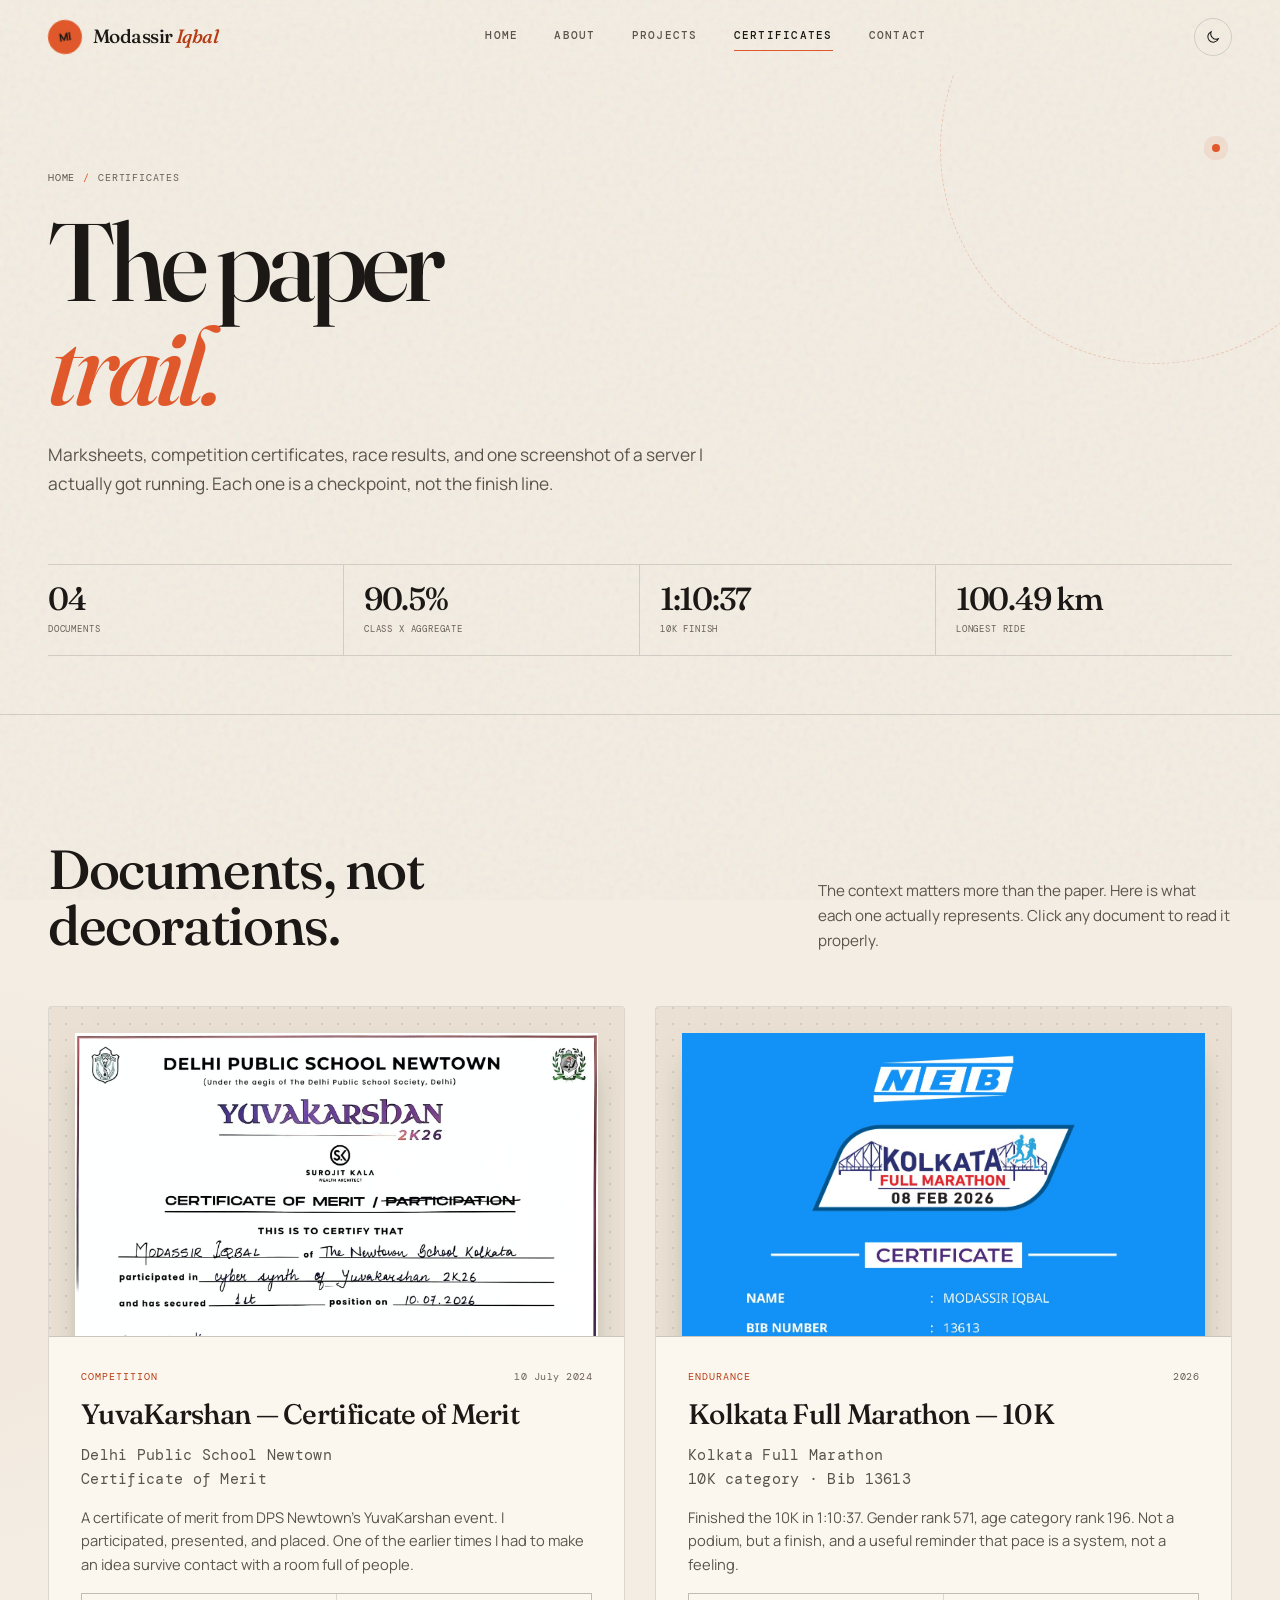
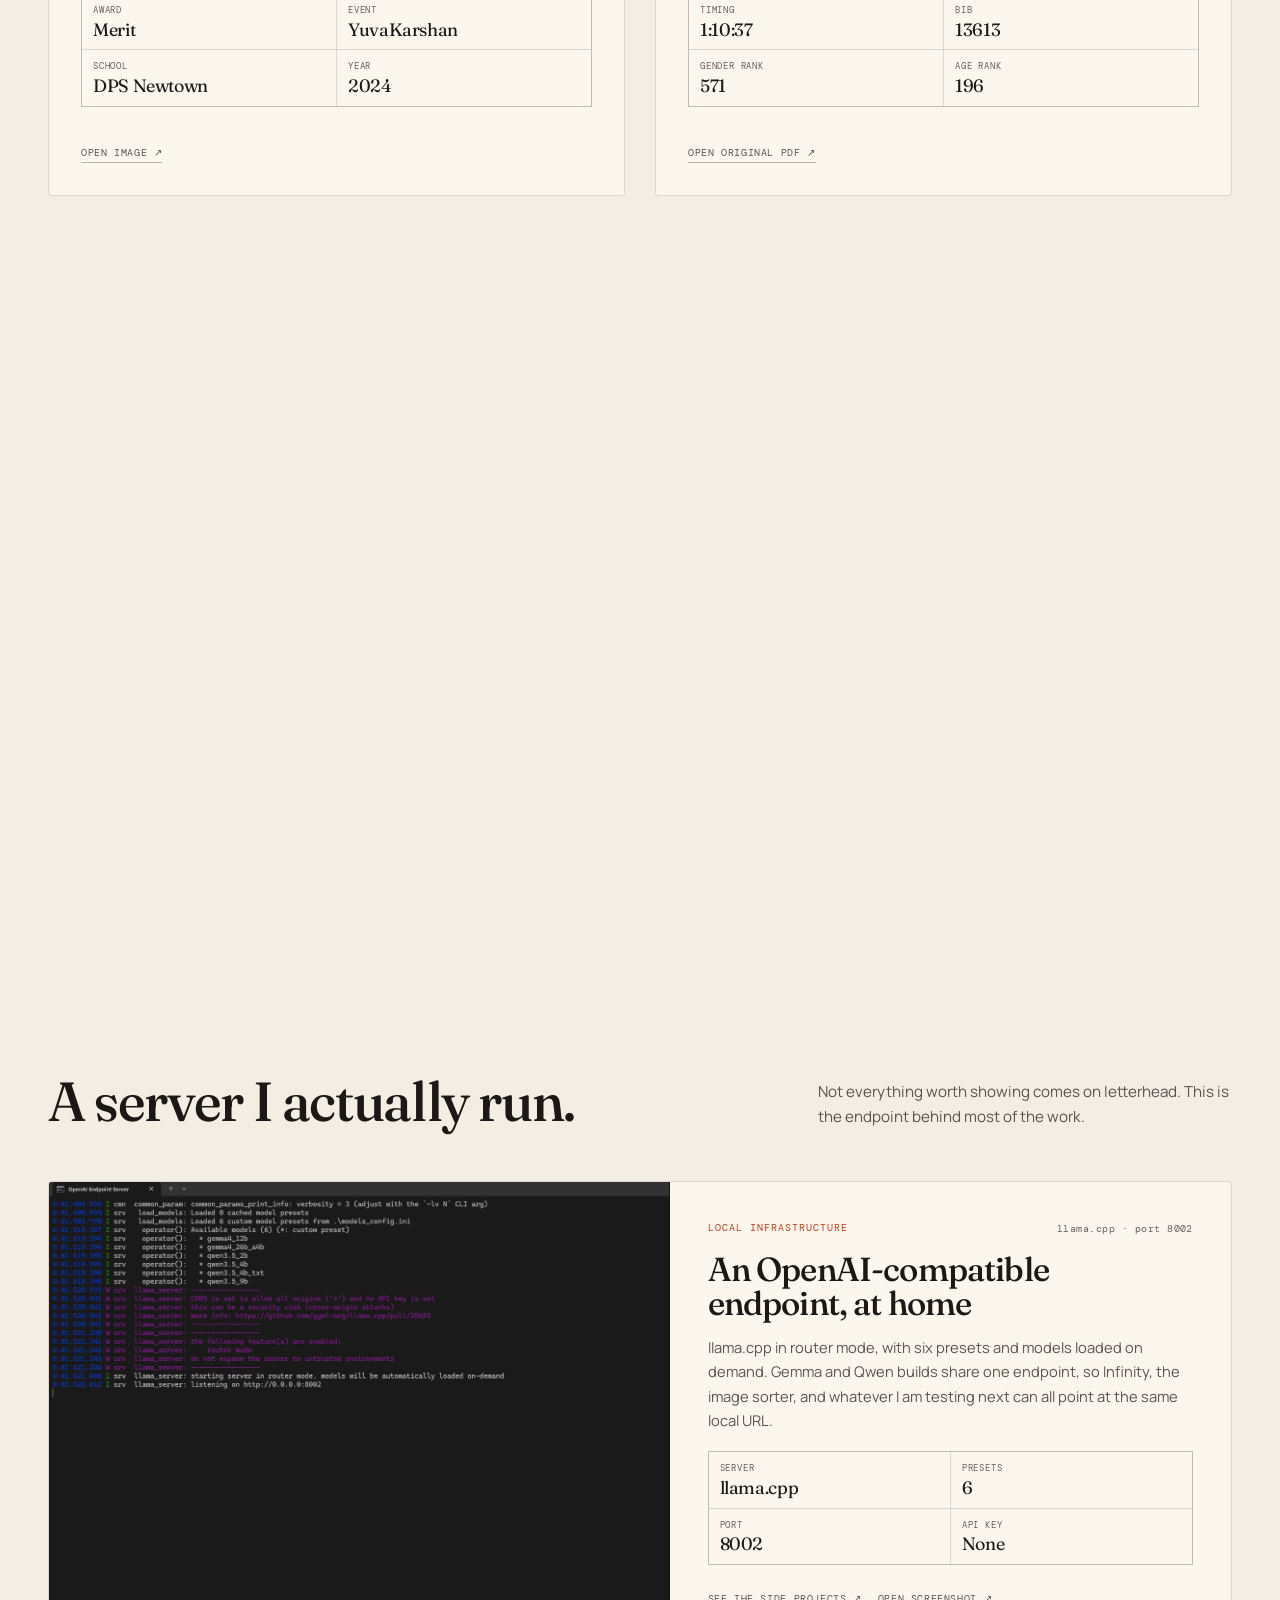
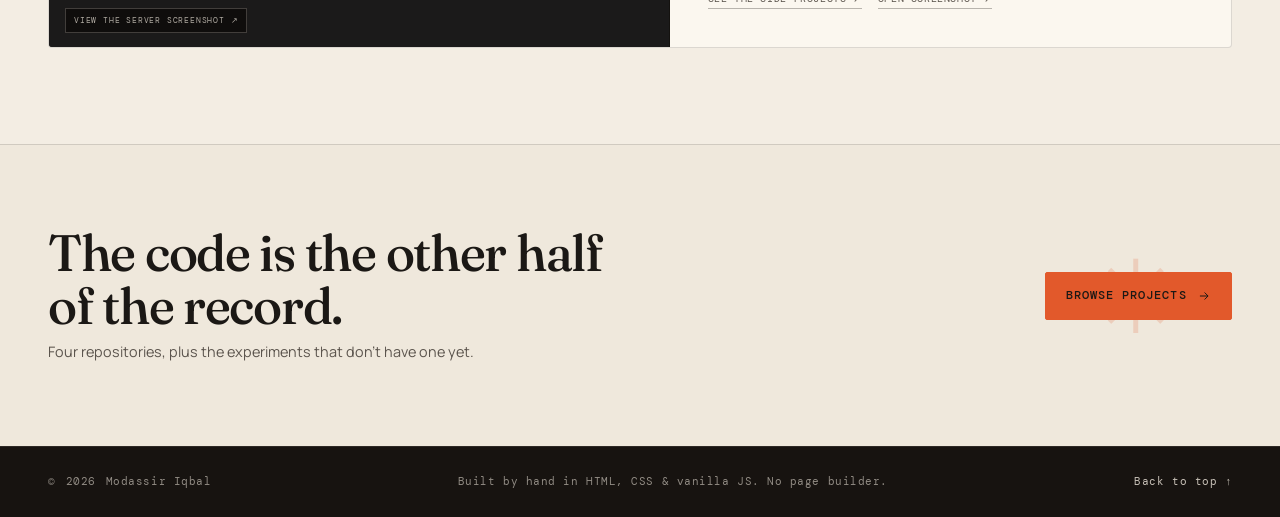
==== commit 32fdd040: "Add files via upload" ====
--- a/certificates.html
+++ b/certificates.html
@@ -4,7 +4,7 @@
   <meta charset="utf-8">
   <meta name="viewport" content="width=device-width, initial-scale=1">
   <title>Certificates &amp; milestones — Modassir Iqbal</title>
-  <meta name="description" content="CBSE Class X marksheet, YuvaKarshan certificate of merit, Kolkata Full Marathon 10K result, a 100K cycling milestone, and proof of work from Modassir Iqbal.">
+  <meta name="description" content="YuvaKarshan certificate of merit, Kolkata Full Marathon 10K result, a 100K cycling milestone, and proof of work from Modassir Iqbal.">
   <meta name="theme-color" content="#f3ede3">
   <link rel="icon" href="assets/img/favicon.svg" type="image/svg+xml">
   <link rel="preconnect" href="https://fonts.googleapis.com">
@@ -35,6 +35,7 @@
       </a>
       <nav class="nav" id="nav" aria-label="Primary">
         <a href="index.html">Home</a>
+        <a href="about.html">About</a>
         <a href="projects.html">Projects</a>
         <a href="certificates.html" aria-current="page">Certificates</a>
         <a href="index.html#contact">Contact</a>
@@ -65,7 +66,7 @@
           <div><strong>04</strong><span>Documents</span></div>
           <div><strong>90.5%</strong><span>Class X aggregate</span></div>
           <div><strong>1:10:37</strong><span>10K finish</span></div>
-          <div><strong>98.27 km</strong><span>Longest ride</span></div>
+          <div><strong>100.49 km</strong><span>Longest ride</span></div>
         </div>
       </div>
     </section>
@@ -84,41 +85,6 @@
         </div>
 
         <div class="cert-grid">
-          <article class="cert-card cert-card--wide" data-reveal>
-            <button class="cert-media" type="button"
-              data-lightbox-src="assets/img/certs/cbse-class-x.jpg"
-              data-lightbox-alt="CBSE Class X marks statement cum certificate for Modassir Iqbal, 2025"
-              data-lightbox-caption="CBSE Class X marks statement cum certificate, result declared 13 May 2025."
-              data-lightbox-pdf="assets/docs/cbse-class-x.pdf"
-              aria-label="View the CBSE Class X marksheet">
-              <img src="assets/img/certs/cbse-class-x.jpg" alt="CBSE Class X marksheet for Modassir Iqbal, 2025" width="1310" height="1853" loading="lazy">
-              <span class="view-hint">View document ↗</span>
-            </button>
-            <div class="cert-body">
-              <div class="cert-kicker">
-                <span class="cert-type">Academics</span>
-                <span class="cert-date">Result · 13 May 2025</span>
-              </div>
-              <h3>Class X marksheet</h3>
-              <p class="cert-issuer">Central Board of Secondary Education<br>The Newtown School, Kolkata</p>
-              <p>
-                Passed with <strong>543/600</strong> across six subjects. Information Technology came in at
-                99, Mathematics at 94, English at 93, and Science at 91. Four A1 grades. This is the base
-                I keep building on: maths and computers first, everything else after.
-              </p>
-              <dl class="cert-stats">
-                <div><dt>Aggregate</dt><dd>90.5%</dd></div>
-                <div><dt>Information tech.</dt><dd>99 / 100</dd></div>
-                <div><dt>Mathematics</dt><dd>94 / 100</dd></div>
-                <div><dt>A1 grades</dt><dd>Four</dd></div>
-              </dl>
-              <div class="cert-links">
-                <a href="assets/docs/cbse-class-x.pdf" target="_blank" rel="noopener">Open original PDF ↗</a>
-                <a href="assets/img/certs/cbse-class-x.jpg" target="_blank" rel="noopener">Open image ↗</a>
-              </div>
-            </div>
-          </article>
-
           <article class="cert-card" data-reveal style="--delay: 0.05s">
             <button class="cert-media" type="button"
               data-lightbox-src="assets/img/certs/yuva-karshan.jpg"
@@ -188,10 +154,10 @@
           <article class="cert-card cert-card--wide" data-reveal id="cycling" style="--delay: 0.05s">
             <button class="cert-media" type="button"
               data-lightbox-src="assets/img/certs/strava-100k.jpg"
-              data-lightbox-alt="Strava activity screenshot for a 98.27 kilometre ride on 15 July 2026"
-              data-lightbox-caption="Strava: 98.27 km ride from Bidhannagar, 15 July 2026, 13 personal bests."
+              data-lightbox-alt="Strava activity screenshot for a 100.49 kilometre ride on 15 July 2026"
+              data-lightbox-caption="Strava: 100.49 km ride from Bidhannagar, 15 July 2026, 13 personal bests."
               aria-label="View the 100K cycling milestone screenshot">
-              <img src="assets/img/certs/strava-100k.jpg" alt="Strava screenshot of a 98.27 km ride by Modassir Iqbal" width="778" height="1600" loading="lazy">
+              <img src="assets/img/certs/strava-100k.jpg" alt="Strava screenshot of a 100.49 km ride by Modassir Iqbal" width="778" height="1600" loading="lazy">
               <span class="view-hint">View screenshot ↗</span>
             </button>
             <div class="cert-body">
@@ -202,14 +168,14 @@
               <h3>The 100K ride</h3>
               <p class="cert-issuer">Strava · Bidhannagar, West Bengal<br>Longest ride</p>
               <p>
-                98.27 km, 18.1 km/h average, 263 m of elevation, and 13 personal bests. The screenshot
+                100.49 km, 18 km/h average, 247 m of elevation, and 13 personal bests. The screenshot
                 says "100k Painful", which is honest. It was my longest ride at the time, and the first
                 time the distance stopped feeling theoretical.
               </p>
               <dl class="cert-stats">
-                <div><dt>Distance</dt><dd>98.27 km</dd></div>
-                <div><dt>Average speed</dt><dd>18.1 km/h</dd></div>
-                <div><dt>Elevation</dt><dd>263 m</dd></div>
+                <div><dt>Distance</dt><dd>100.49 km</dd></div>
+                <div><dt>Average speed</dt><dd>18 km/h</dd></div>
+                <div><dt>Elevation</dt><dd>247 m</dd></div>
                 <div><dt>Personal bests</dt><dd>13</dd></div>
               </dl>
               <div class="cert-links">
